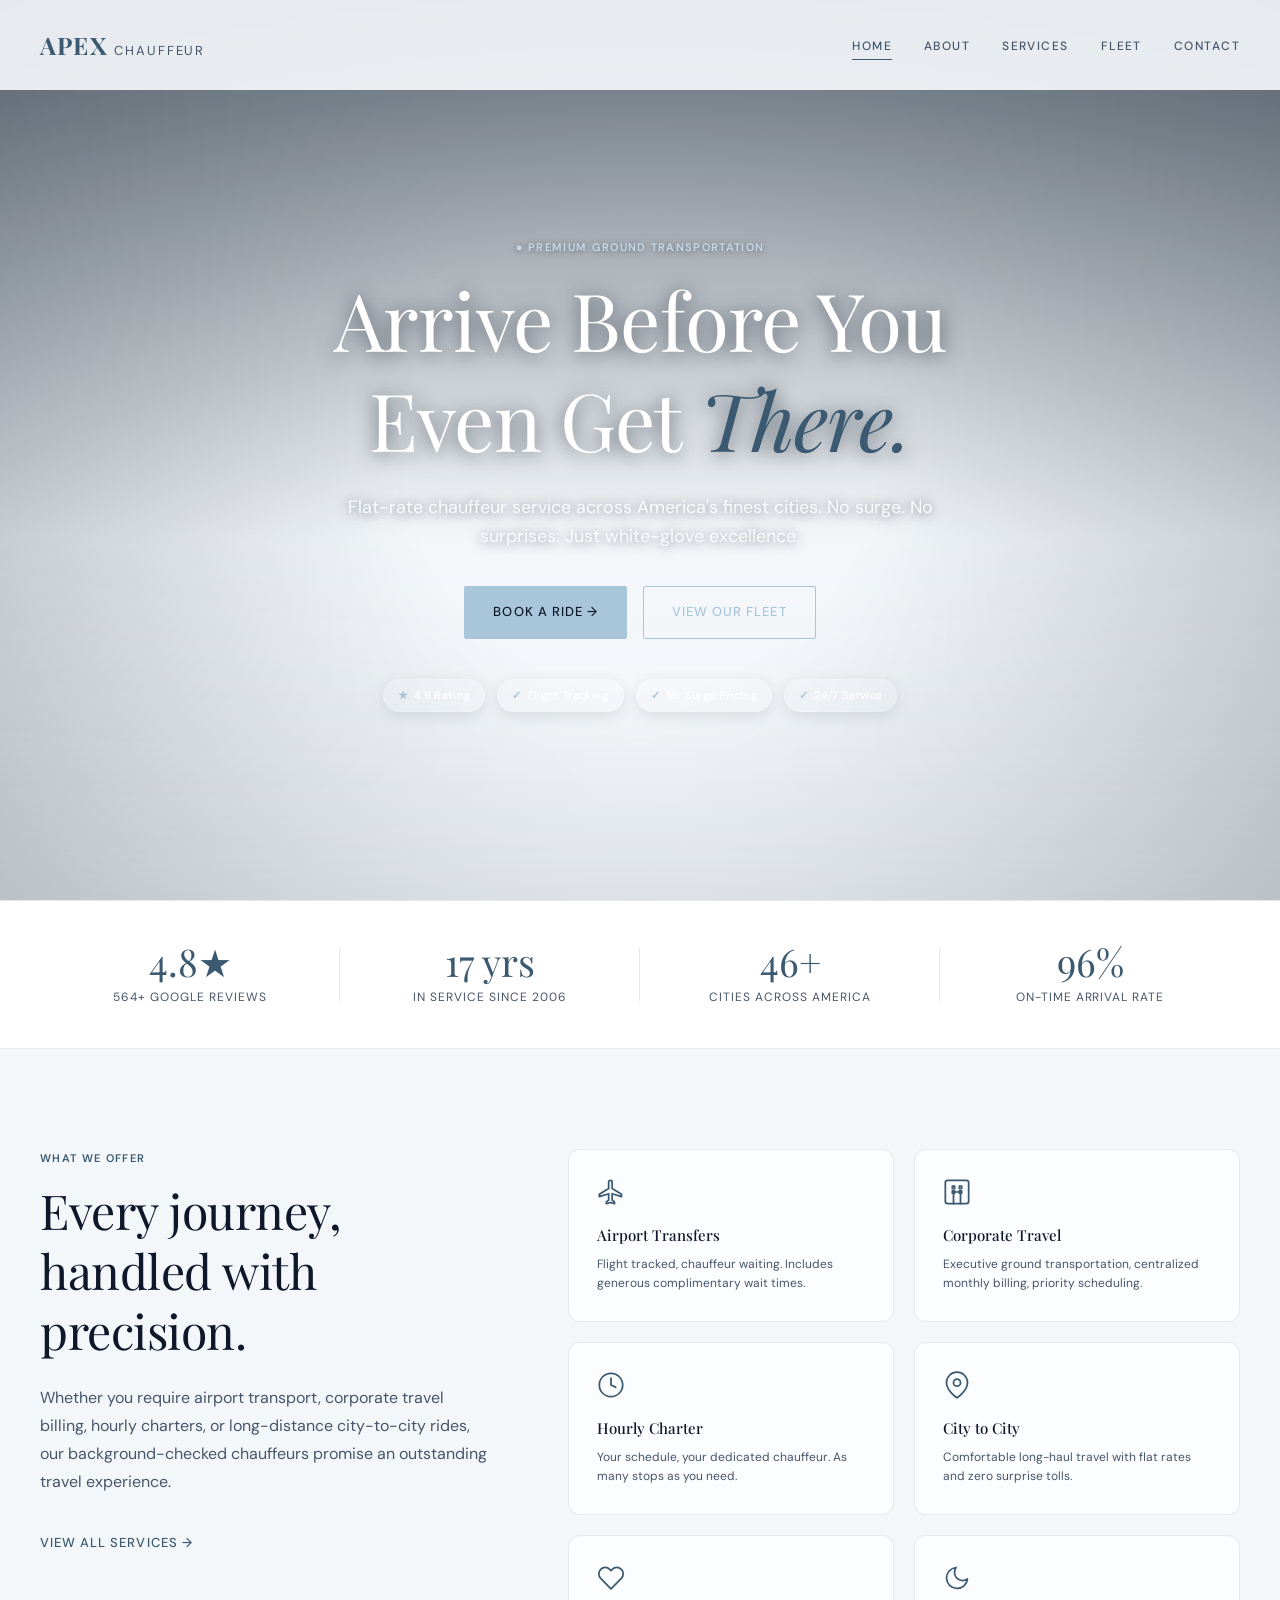
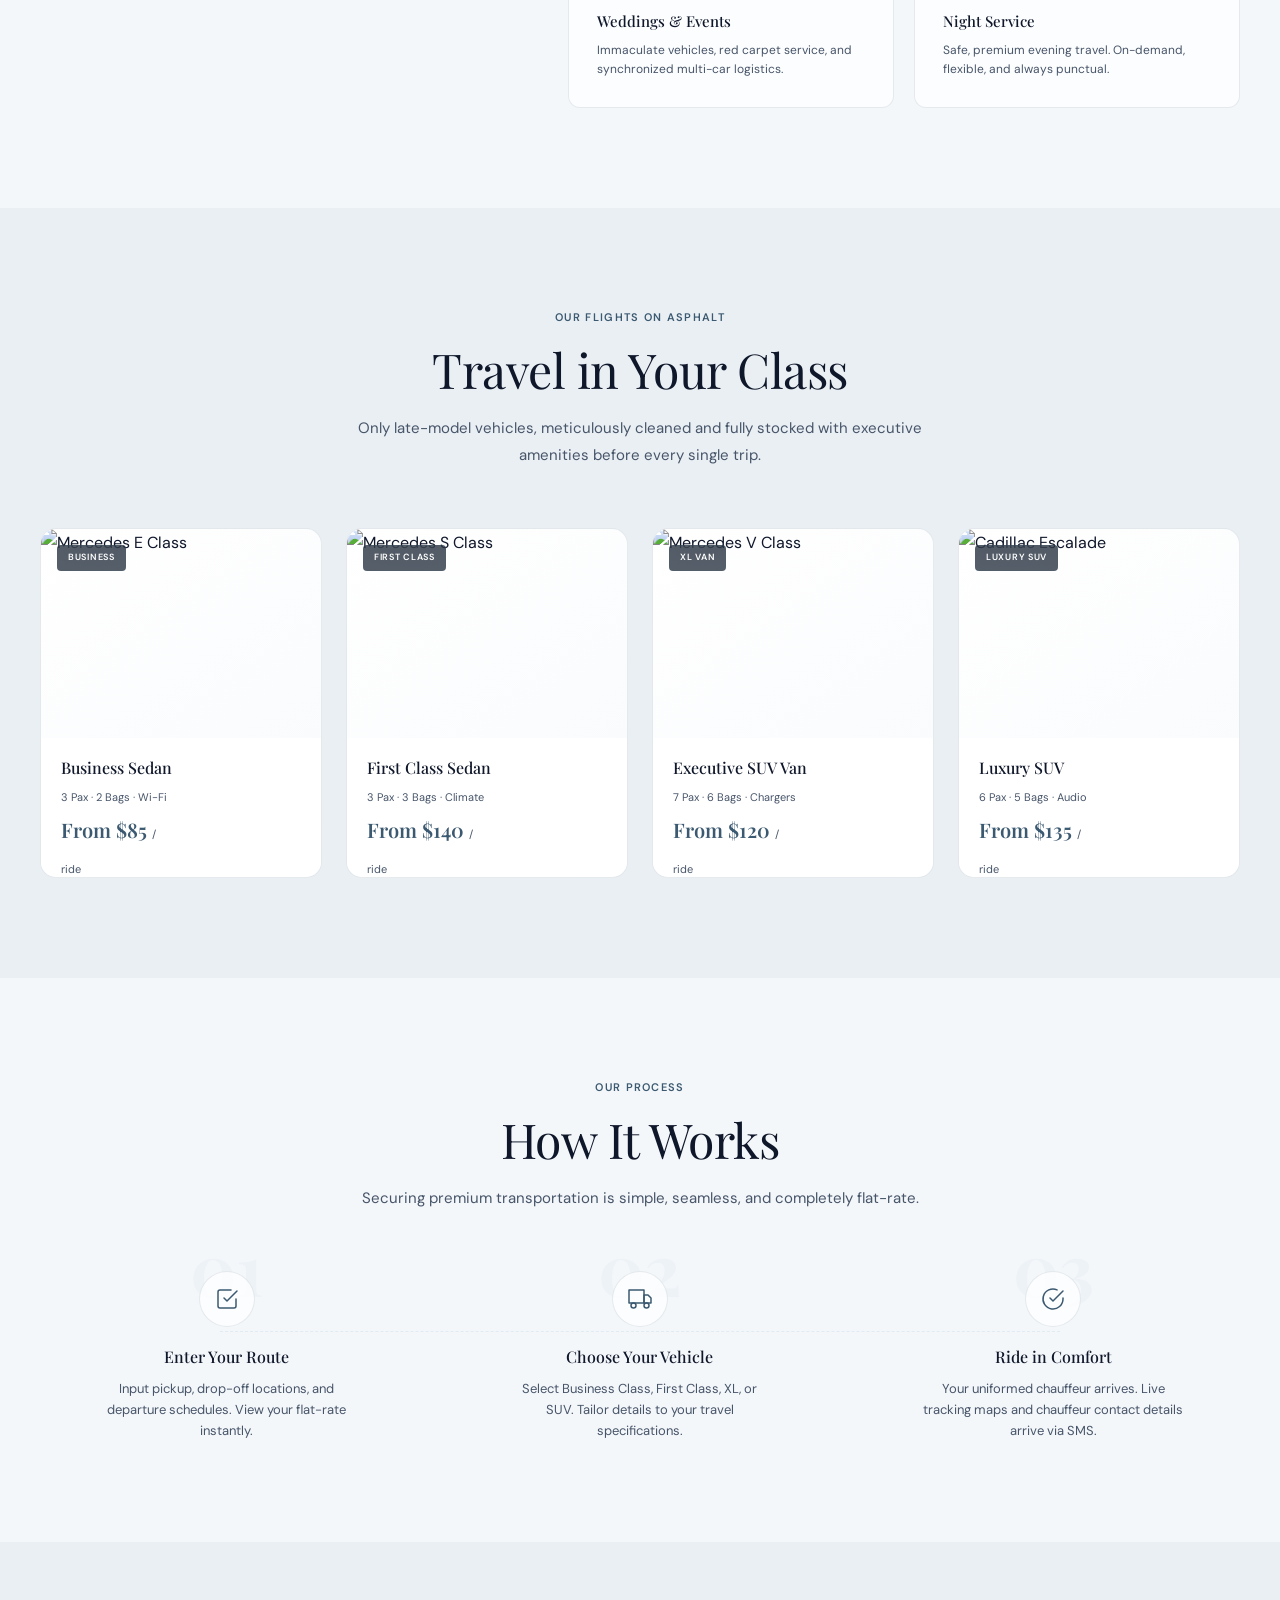
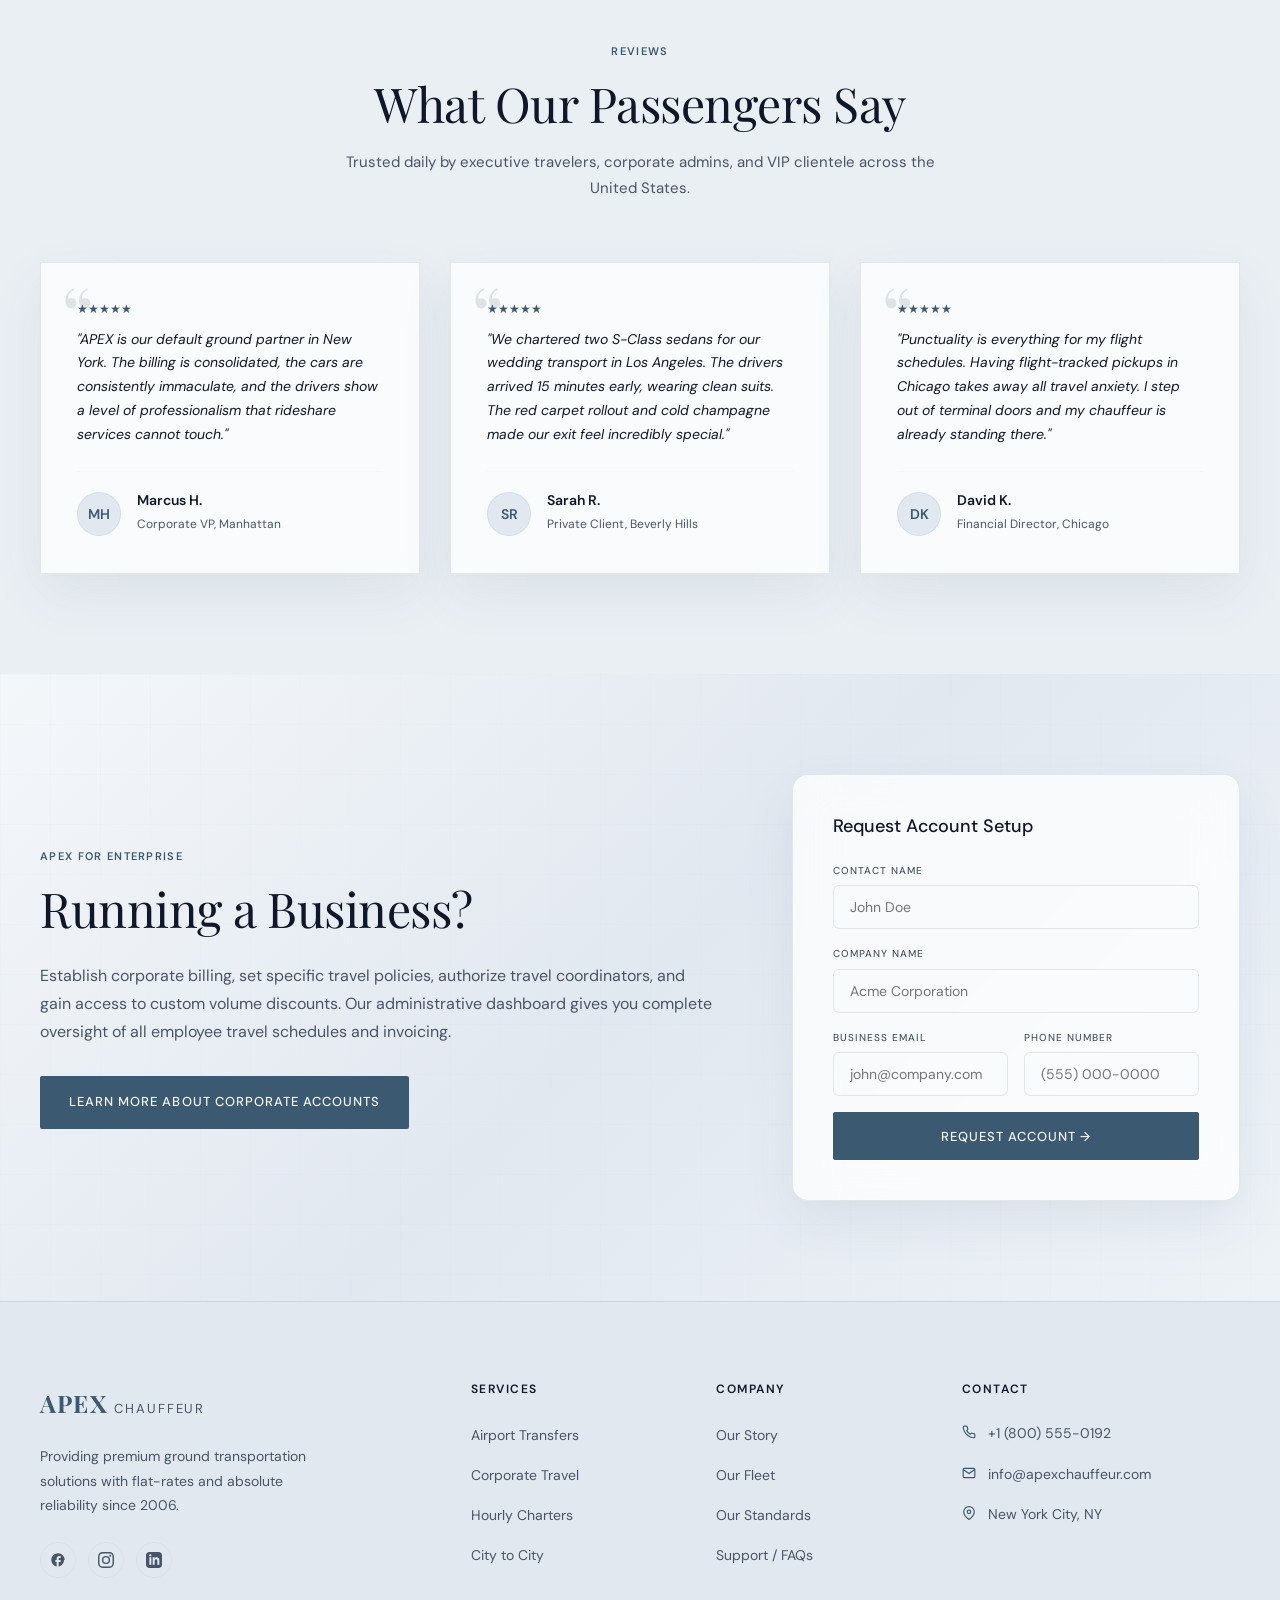
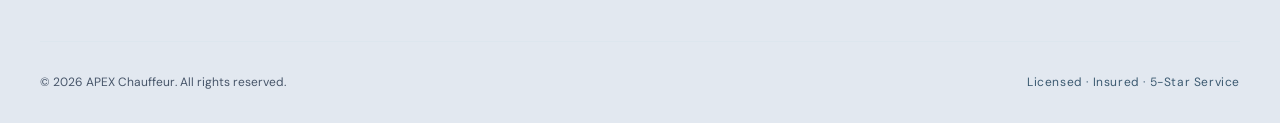
==== index.html @ 170c324c "first commit" ====
<!DOCTYPE html>
<html lang="en">
<head>
  <meta charset="UTF-8">
  <meta name="viewport" content="width=device-width, initial-scale=1.0, viewport-fit=cover, minimum-scale=1.0, user-scalable=yes">
  <meta name="apple-mobile-web-app-capable" content="yes">
  <meta name="apple-mobile-web-app-status-bar-style" content="black-translucent">
  <meta name="apple-mobile-web-app-title" content="APEX Chauffeur">
  <meta name="theme-color" content="#0F172A">
  <meta name="description" content="APEX Chauffeur provides flat-rate luxury chauffeur services across America's finest cities. No surge. No surprises. Safe, white-glove executive transport.">
  <meta property="og:title" content="Apex Chauffeur | Premium Ground Transportation USA">
  <meta property="og:description" content="Flat-rate chauffeur service across America's finest cities. No surge. No surprises. Just white-glove excellence.">
  <meta property="og:image" content="https://images.unsplash.com/photo-1492144534655-ae79c964c9d7?auto=format&fit=crop&w=1600&q=90">
  <meta property="og:type" content="website">
  <meta name="format-detection" content="telephone=no">
  <meta name="format-detection" content="email=no">
  
  <title>Apex Chauffeur | Premium Ground Transportation USA</title>
  
  <!-- Preconnect to Fonts -->
  <link rel="preconnect" href="https://fonts.googleapis.com">
  <link rel="preconnect" href="https://fonts.gstatic.com" crossorigin>
  
  <!-- Central Stylesheet -->
  <link rel="stylesheet" href="css/style.css">
  
  <!-- Canonical URL -->
  <link rel="canonical" href="index.html">
</head>
<body>

  <!-- ==========================================
       GLOBAL NAVIGATION
       ========================================== -->
  <header class="navbar" id="mainNavbar">
    <div class="container">
      <a href="index.html" class="logo">APEX<span>Chauffeur</span></a>
      <nav class="nav-menu">
        <ul class="nav-links">
          <li><a href="index.html" class="active">Home</a></li>
          <li><a href="about.html">About</a></li>
          <li><a href="services.html">Services</a></li>
          <li><a href="fleet.html">Fleet</a></li>
          <li><a href="contact.html">Contact</a></li>
        </ul>
      </nav>
      <button class="menu-toggle" aria-label="Toggle Menu" id="hamburgerMenu">
        <span></span>
        <span></span>
        <span></span>
      </button>
    </div>
  </header>

  <!-- Mobile Overlay Navigation -->
  <div class="mobile-menu-overlay" id="mobileOverlay">
    <ul class="mobile-nav-links">
      <li><a href="index.html" class="active">Home</a></li>
      <li><a href="about.html">About</a></li>
      <li><a href="services.html">Services</a></li>
      <li><a href="fleet.html">Fleet</a></li>
      <li><a href="contact.html">Contact</a></li>
    </ul>
    <div class="mobile-cta">
      <a href="contact.html" class="btn btn-primary">Book A Ride</a>
    </div>
  </div>

  <main>
    <!-- ==========================================
         SECTION 1.1: HERO SECTION
         ========================================== -->
    <section class="hero-section" style="--hero-bg: url('https://images.unsplash.com/photo-1492144534655-ae79c964c9d7?auto=format&fit=crop&w=1600&q=90');">
      <div class="hero-overlay"></div>
      <div class="container hero-container" style="justify-content: center; text-align: center; width: 100%;">
        <!-- Centered Content -->
        <div class="hero-content" style="width: 100%; max-width: 800px; display: flex; flex-direction: column; align-items: center; margin: 0 auto;">
          <span class="eyebrow">● PREMIUM GROUND TRANSPORTATION</span>
          <h1>Arrive Before You<br>Even Get <span class="italic-accent">There.</span></h1>
          <p style="margin: 0 auto 36px; max-width: 600px;">Flat-rate chauffeur service across America's finest cities. No surge. No surprises. Just white-glove excellence.</p>
          <div class="hero-buttons" style="justify-content: center;">
            <a href="contact.html" class="btn btn-primary">Book a Ride →</a>
            <a href="fleet.html" class="btn btn-secondary">View Our Fleet</a>
          </div>
          <div class="hero-trust-strip" style="justify-content: center;">
            <div class="trust-badge"><span>★</span> 4.9 Rating</div>
            <div class="trust-badge"><span>✓</span> Flight Tracking</div>
            <div class="trust-badge"><span>✓</span> No Surge Pricing</div>
            <div class="trust-badge"><span>✓</span> 24/7 Service</div>
          </div>
        </div>
      </div>
    </section>

    <!-- ==========================================
         SECTION 1.2: STATS BAR
         ========================================== -->
    <section class="stats-bar">
      <div class="container">
        <div class="stats-grid stagger-container">
          <div class="stat-item">
            <div class="stat-number" data-target="4.9★">0.0★</div>
            <div class="stat-label">564+ Google Reviews</div>
          </div>
          <div class="stat-item">
            <div class="stat-number" data-target="18 yrs">0 yrs</div>
            <div class="stat-label">In Service Since 2006</div>
          </div>
          <div class="stat-item">
            <div class="stat-number" data-target="47+">0+</div>
            <div class="stat-label">Cities Across America</div>
          </div>
          <div class="stat-item">
            <div class="stat-number" data-target="98%">0%</div>
            <div class="stat-label">On-Time Arrival Rate</div>
          </div>
        </div>
      </div>
    </section>

    <!-- ==========================================
         SECTION 1.3: SERVICES PREVIEW
         ========================================== -->
    <section class="services-preview-section section-padding">
      <div class="container grid-split">
        <div class="services-left reveal">
          <span class="eyebrow">WHAT WE OFFER</span>
          <h2>Every journey, handled with precision.</h2>
          <p>Whether you require airport transport, corporate travel billing, hourly charters, or long-distance city-to-city rides, our background-checked chauffeurs promise an outstanding travel experience.</p>
          <a href="services.html" class="animated-link">View All Services →</a>
        </div>
        
        <div class="services-right stagger-container">
          <!-- Card 1 -->
          <div class="service-card">
            <div class="service-icon-wrapper">
              <!-- Airplane Icon -->
              <svg width="28" height="28" viewBox="0 0 24 24" fill="none" stroke="currentColor" stroke-width="1.5" stroke-linecap="round" stroke-linejoin="round">
                <path d="M21 16V14L13 9V3.5C13 2.67 12.33 2 11.5 2C10.67 2 10 2.67 10 3.5V9L2 14V16L10 13.5V19L8 20.5V22L11.5 21L15 22V20.5L13 19V13.5L21 16Z"/>
              </svg>
            </div>
            <h3>Airport Transfers</h3>
            <p>Flight tracked, chauffeur waiting. Includes generous complimentary wait times.</p>
          </div>
          <!-- Card 2 -->
          <div class="service-card">
            <div class="service-icon-wrapper">
              <!-- Corporate/Building Icon -->
              <svg width="28" height="28" viewBox="0 0 24 24" fill="none" stroke="currentColor" stroke-width="1.5" stroke-linecap="round" stroke-linejoin="round">
                <rect x="2" y="2" width="20" height="20" rx="2" ry="2"/>
                <path d="M9 22V12h6v10"/>
                <path d="M8 7h2v2H8zm6 0h2v2h-2zm-6 4h2v2H8zm6 0h2v2h-2z"/>
              </svg>
            </div>
            <h3>Corporate Travel</h3>
            <p>Executive ground transportation, centralized monthly billing, priority scheduling.</p>
          </div>
          <!-- Card 3 -->
          <div class="service-card">
            <div class="service-icon-wrapper">
              <!-- Clock Icon -->
              <svg width="28" height="28" viewBox="0 0 24 24" fill="none" stroke="currentColor" stroke-width="1.5" stroke-linecap="round" stroke-linejoin="round">
                <circle cx="12" cy="12" r="10"/>
                <polyline points="12 6 12 12 16 14"/>
              </svg>
            </div>
            <h3>Hourly Charter</h3>
            <p>Your schedule, your dedicated chauffeur. As many stops as you need.</p>
          </div>
          <!-- Card 4 -->
          <div class="service-card">
            <div class="service-icon-wrapper">
              <!-- Map Pin Icon -->
              <svg width="28" height="28" viewBox="0 0 24 24" fill="none" stroke="currentColor" stroke-width="1.5" stroke-linecap="round" stroke-linejoin="round">
                <path d="M21 10c0 7-9 13-9 13s-9-6-9-13a9 9 0 0 1 18 0z"/>
                <circle cx="12" cy="10" r="3"/>
              </svg>
            </div>
            <h3>City to City</h3>
            <p>Comfortable long-haul travel with flat rates and zero surprise tolls.</p>
          </div>
          <!-- Card 5 -->
          <div class="service-card">
            <div class="service-icon-wrapper">
              <!-- Heart/Event Icon -->
              <svg width="28" height="28" viewBox="0 0 24 24" fill="none" stroke="currentColor" stroke-width="1.5" stroke-linecap="round" stroke-linejoin="round">
                <path d="M20.84 4.61a5.5 5.5 0 0 0-7.78 0L12 5.67l-1.06-1.06a5.5 5.5 0 0 0-7.78 7.78l1.06 1.06L12 21.23l7.78-7.78 1.06-1.06a5.5 5.5 0 0 0 0-7.78z"/>
              </svg>
            </div>
            <h3>Weddings & Events</h3>
            <p>Immaculate vehicles, red carpet service, and synchronized multi-car logistics.</p>
          </div>
          <!-- Card 6 -->
          <div class="service-card">
            <div class="service-icon-wrapper">
              <!-- Moon Icon -->
              <svg width="28" height="28" viewBox="0 0 24 24" fill="none" stroke="currentColor" stroke-width="1.5" stroke-linecap="round" stroke-linejoin="round">
                <path d="M21 12.79A9 9 0 1 1 11.21 3 7 7 0 0 0 21 12.79z"/>
              </svg>
            </div>
            <h3>Night Service</h3>
            <p>Safe, premium evening travel. On-demand, flexible, and always punctual.</p>
          </div>
        </div>
      </div>
    </section>

    <!-- ==========================================
         SECTION 1.4: FLEET TEASER
         ========================================== -->
    <section class="fleet-teaser-section section-padding">
      <div class="container">
        <div class="section-header-center text-center reveal">
          <span class="eyebrow">OUR FLIGHTS ON ASPHALT</span>
          <h2>Travel in Your Class</h2>
          <p>Only late-model vehicles, meticulously cleaned and fully stocked with executive amenities before every single trip.</p>
        </div>
        
        <div class="fleet-teaser-grid stagger-container">
          <!-- Card 1: Business -->
          <div class="fleet-card">
            <div class="fleet-card-img">
              <span class="vehicle-badge">Business</span>
              <img src="https://images.unsplash.com/photo-1617531653332-bd46c24f2068?auto=format&fit=crop&w=600&q=90" alt="Mercedes E Class" loading="lazy">
            </div>
            <div class="fleet-card-info">
              <div>
                <h3>Business Sedan</h3>
                <span class="fleet-card-specs">3 Pax · 2 Bags · Wi-Fi</span>
              </div>
              <div class="fleet-card-bottom">
                <div class="fleet-card-price">From $85 <span>/ ride</span></div>
                <a href="contact.html" class="btn btn-secondary btn-ghost fleet-card-btn">Book Now</a>
              </div>
            </div>
          </div>
          
          <!-- Card 2: First Class -->
          <div class="fleet-card">
            <div class="fleet-card-img">
              <span class="vehicle-badge">First Class</span>
              <img src="https://images.unsplash.com/photo-1618843479313-40f8afb4b4d8?auto=format&fit=crop&w=600&q=90" alt="Mercedes S Class" loading="lazy">
            </div>
            <div class="fleet-card-info">
              <div>
                <h3>First Class Sedan</h3>
                <span class="fleet-card-specs">3 Pax · 3 Bags · Climate</span>
              </div>
              <div class="fleet-card-bottom">
                <div class="fleet-card-price">From $140 <span>/ ride</span></div>
                <a href="contact.html" class="btn btn-secondary btn-ghost fleet-card-btn">Book Now</a>
              </div>
            </div>
          </div>

          <!-- Card 3: XL Van -->
          <div class="fleet-card">
            <div class="fleet-card-img">
              <span class="vehicle-badge">XL Van</span>
              <img src="https://images.unsplash.com/photo-1559416523-140ddc3d238c?auto=format&fit=crop&w=600&q=90" alt="Mercedes V Class" loading="lazy">
            </div>
            <div class="fleet-card-info">
              <div>
                <h3>Executive SUV Van</h3>
                <span class="fleet-card-specs">7 Pax · 6 Bags · Chargers</span>
              </div>
              <div class="fleet-card-bottom">
                <div class="fleet-card-price">From $120 <span>/ ride</span></div>
                <a href="contact.html" class="btn btn-secondary btn-ghost fleet-card-btn">Book Now</a>
              </div>
            </div>
          </div>

          <!-- Card 4: SUV -->
          <div class="fleet-card">
            <div class="fleet-card-img">
              <span class="vehicle-badge">Luxury SUV</span>
              <img src="https://images.unsplash.com/photo-1563720223185-11003d516935?auto=format&fit=crop&w=600&q=90" alt="Cadillac Escalade" loading="lazy">
            </div>
            <div class="fleet-card-info">
              <div>
                <h3>Luxury SUV</h3>
                <span class="fleet-card-specs">6 Pax · 5 Bags · Audio</span>
              </div>
              <div class="fleet-card-bottom">
                <div class="fleet-card-price">From $135 <span>/ ride</span></div>
                <a href="contact.html" class="btn btn-secondary btn-ghost fleet-card-btn">Book Now</a>
              </div>
            </div>
          </div>
        </div>
      </div>
    </section>

    <!-- ==========================================
         SECTION 1.5: HOW IT WORKS
         ========================================== -->
    <section class="how-it-works-section section-padding">
      <div class="container">
        <div class="section-header-center text-center reveal">
          <span class="eyebrow">OUR PROCESS</span>
          <h2>How It Works</h2>
          <p>Securing premium transportation is simple, seamless, and completely flat-rate.</p>
        </div>
        
        <div class="steps-container stagger-container">
          <!-- Step 1 -->
          <div class="step-card">
            <span class="step-ghost-number">01</span>
            <div class="step-icon-circle">
              <!-- Route Icon -->
              <svg width="24" height="24" viewBox="0 0 24 24" fill="none" stroke="currentColor" stroke-width="1.5" stroke-linecap="round" stroke-linejoin="round">
                <polyline points="9 11 12 14 22 4"/>
                <path d="M21 12v7a2 2 0 0 1-2 2H5a2 2 0 0 1-2-2V5a2 2 0 0 1 2-2h11"/>
              </svg>
            </div>
            <h3>Enter Your Route</h3>
            <p>Input pickup, drop-off locations, and departure schedules. View your flat-rate instantly.</p>
          </div>
          
          <!-- Step 2 -->
          <div class="step-card">
            <span class="step-ghost-number">02</span>
            <div class="step-icon-circle">
              <!-- Car Icon -->
              <svg width="24" height="24" viewBox="0 0 24 24" fill="none" stroke="currentColor" stroke-width="1.5" stroke-linecap="round" stroke-linejoin="round">
                <rect x="1" y="3" width="15" height="13"/>
                <polygon points="16 8 20 8 23 11 23 16 16 16 16 8"/>
                <circle cx="5.5" cy="18.5" r="2.5"/>
                <circle cx="18.5" cy="18.5" r="2.5"/>
              </svg>
            </div>
            <h3>Choose Your Vehicle</h3>
            <p>Select Business Class, First Class, XL, or SUV. Tailor details to your travel specifications.</p>
          </div>
          
          <!-- Step 3 -->
          <div class="step-card">
            <span class="step-ghost-number">03</span>
            <div class="step-icon-circle">
              <!-- Checkmark Circle Icon -->
              <svg width="24" height="24" viewBox="0 0 24 24" fill="none" stroke="currentColor" stroke-width="1.5" stroke-linecap="round" stroke-linejoin="round">
                <path d="M22 11.08V12a10 10 0 1 1-5.93-9.14"/>
                <polyline points="22 4 12 14.01 9 11.01"/>
              </svg>
            </div>
            <h3>Ride in Comfort</h3>
            <p>Your uniformed chauffeur arrives. Live tracking maps and chauffeur contact details arrive via SMS.</p>
          </div>
        </div>
      </div>
    </section>

    <!-- ==========================================
         SECTION 1.6: TESTIMONIALS
         ========================================== -->
    <section class="testimonials-section section-padding">
      <div class="container">
        <div class="section-header-center text-center reveal">
          <span class="eyebrow">REVIEWS</span>
          <h2>What Our Passengers Say</h2>
          <p>Trusted daily by executive travelers, corporate admins, and VIP clientele across the United States.</p>
        </div>
        
        <div class="testimonials-grid stagger-container">
          <!-- Testimonial 1 -->
          <div class="testimonial-card glass-panel">
            <span class="quote-mark">“</span>
            <div class="stars-rating">★★★★★</div>
            <p class="testimonial-text">"APEX is our default ground partner in New York. The billing is consolidated, the cars are consistently immaculate, and the drivers show a level of professionalism that rideshare services cannot touch."</p>
            <div class="testimonial-footer">
              <div class="testimonial-avatar flex-center">MH</div>
              <div class="testimonial-author">
                <h4>Marcus H.</h4>
                <span>Corporate VP, Manhattan</span>
              </div>
            </div>
          </div>
          
          <!-- Testimonial 2 -->
          <div class="testimonial-card glass-panel">
            <span class="quote-mark">“</span>
            <div class="stars-rating">★★★★★</div>
            <p class="testimonial-text">"We chartered two S-Class sedans for our wedding transport in Los Angeles. The drivers arrived 15 minutes early, wearing clean suits. The red carpet rollout and cold champagne made our exit feel incredibly special."</p>
            <div class="testimonial-footer">
              <div class="testimonial-avatar flex-center">SR</div>
              <div class="testimonial-author">
                <h4>Sarah R.</h4>
                <span>Private Client, Beverly Hills</span>
              </div>
            </div>
          </div>

          <!-- Testimonial 3 -->
          <div class="testimonial-card glass-panel">
            <span class="quote-mark">“</span>
            <div class="stars-rating">★★★★★</div>
            <p class="testimonial-text">"Punctuality is everything for my flight schedules. Having flight-tracked pickups in Chicago takes away all travel anxiety. I step out of terminal doors and my chauffeur is already standing there."</p>
            <div class="testimonial-footer">
              <div class="testimonial-avatar flex-center">DK</div>
              <div class="testimonial-author">
                <h4>David K.</h4>
                <span>Financial Director, Chicago</span>
              </div>
            </div>
          </div>
        </div>
      </div>
    </section>

    <!-- ==========================================
         SECTION 1.7: CORPORATE CTA BANNER
         ========================================== -->
    <section class="corporate-cta-section section-padding">
      <div class="grid-lines-bg"></div>
      <div class="container corporate-grid">
        <div class="corporate-text reveal">
          <span class="eyebrow">APEX FOR ENTERPRISE</span>
          <h2>Running a Business?</h2>
          <p>Establish corporate billing, set specific travel policies, authorize travel coordinators, and gain access to custom volume discounts. Our administrative dashboard gives you complete oversight of all employee travel schedules and invoicing.</p>
          <a href="contact.html" class="btn btn-primary">Learn More About Corporate Accounts</a>
        </div>
        
        <div class="corporate-card-wrapper reveal">
          <div class="corporate-form-card glass-panel">
            <h3>Request Account Setup</h3>
            <form class="booking-form" id="corporateForm" action="#" method="POST">
              <div class="form-group">
                <label for="corpName" class="form-label">Contact Name</label>
                <input type="text" id="corpName" class="form-control" placeholder="John Doe" required>
              </div>
              <div class="form-group">
                <label for="companyName" class="form-label">Company Name</label>
                <input type="text" id="companyName" class="form-control" placeholder="Acme Corporation" required>
              </div>
              <div class="form-row-2">
                <div class="form-group">
                  <label for="corpEmail" class="form-label">Business Email</label>
                  <input type="email" id="corpEmail" class="form-control" placeholder="john@company.com" required>
                </div>
                <div class="form-group">
                  <label for="corpPhone" class="form-label">Phone Number</label>
                  <input type="tel" id="corpPhone" class="form-control" placeholder="(555) 000-0000" required>
                </div>
              </div>
              <button type="submit" class="btn btn-primary btn-full">Request Account →</button>
            </form>
          </div>
        </div>
      </div>
    </section>
  </main>

  <!-- ==========================================
       GLOBAL FOOTER
       ========================================== -->
  <footer class="footer">
    <div class="container">
      <div class="footer-grid">
        <div class="footer-brand">
          <a href="index.html" class="logo">APEX<span>Chauffeur</span></a>
          <p>Providing premium ground transportation solutions with flat-rates and absolute reliability since 2006.</p>
          <div class="footer-socials">
            <a href="#" class="social-icon" aria-label="Facebook">
              <svg width="16" height="16" fill="currentColor" viewBox="0 0 24 24">
                <path d="M22 12c0-5.52-4.48-10-10-10S2 6.48 2 12c0 4.84 3.44 8.87 8 9.8V15H8v-3h2V9.5C10 7.57 11.57 6 13.5 6H16v3h-2c-.55 0-1 .45-1 1V12h3v3h-3v6.8c4.56-.93 8-4.96 8-9.8z"/>
              </svg>
            </a>
            <a href="#" class="social-icon" aria-label="Instagram">
              <svg width="16" height="16" fill="currentColor" viewBox="0 0 24 24">
                <path d="M12 2.163c3.204 0 3.584.012 4.85.07 3.252.148 4.771 1.691 4.919 4.919.058 1.265.069 1.645.069 4.849 0 3.205-.012 3.584-.069 4.849-.149 3.225-1.664 4.771-4.919 4.919-1.266.058-1.644.07-4.85.07-3.204 0-3.584-.012-4.849-.07-3.26-.149-4.771-1.699-4.919-4.92-.058-1.265-.07-1.644-.07-4.849 0-3.204.013-3.583.07-4.849.149-3.227 1.664-4.771 4.919-4.919 1.266-.057 1.645-.069 4.849-.069zM12 0C8.741 0 8.333.014 7.053.072 2.695.272.273 2.69.073 7.051.014 8.333 0 8.741 0 12c0 3.259.014 3.668.072 4.948.2 4.358 2.618 6.78 6.98 6.98 1.281.058 1.689.072 4.948.072 3.259 0 3.668-.014 4.948-.072 4.354-.2 6.782-2.618 6.979-6.98.059-1.28.073-1.689.073-4.948 0-3.259-.014-3.667-.072-4.947-.196-4.354-2.617-6.78-6.979-6.98C15.668.014 15.259 0 12 0zm0 5.838a6.162 6.162 0 1 0 0 12.324 6.162 6.162 0 0 0 0-12.324zM12 16a4 4 0 1 1 0-8 4 4 0 0 1 0 8zm6.406-11.845a1.44 1.44 0 1 0 0 2.881 1.44 1.44 0 0 0 0-2.881z"/>
              </svg>
            </a>
            <a href="#" class="social-icon" aria-label="LinkedIn">
              <svg width="16" height="16" fill="currentColor" viewBox="0 0 24 24">
                <path d="M19 0h-14c-2.761 0-5 2.239-5 5v14c0 2.761 2.239 5 5 5h14c2.762 0 5-2.239 5-5v-14c0-2.761-2.238-5-5-5zm-11 19h-3v-11h3v11zm-1.5-12.268c-.966 0-1.75-.79-1.75-1.764s.784-1.764 1.75-1.764 1.75.79 1.75 1.764-.783 1.764-1.75 1.764zm13.5 12.268h-3v-5.604c0-3.368-4-3.113-4 0v5.604h-3v-11h3v1.765c1.396-2.586 7-2.777 7 2.476v6.759z"/>
              </svg>
            </a>
          </div>
        </div>
        
        <div>
          <h4 class="footer-title">Services</h4>
          <ul class="footer-links">
            <li><a href="services.html">Airport Transfers</a></li>
            <li><a href="services.html">Corporate Travel</a></li>
            <li><a href="services.html">Hourly Charters</a></li>
            <li><a href="services.html">City to City</a></li>
          </ul>
        </div>
        
        <div>
          <h4 class="footer-title">Company</h4>
          <ul class="footer-links">
            <li><a href="about.html">Our Story</a></li>
            <li><a href="fleet.html">Our Fleet</a></li>
            <li><a href="about.html">Our Standards</a></li>
            <li><a href="contact.html">Support / FAQs</a></li>
          </ul>
        </div>

        <div>
          <h4 class="footer-title">Contact</h4>
          <ul class="footer-info">
            <li>
              <!-- Phone Icon -->
              <svg width="14" height="14" viewBox="0 0 24 24" fill="none" stroke="currentColor" stroke-width="2">
                <path d="M22 16.92v3a2 2 0 0 1-2.18 2 19.79 19.79 0 0 1-8.63-3.07 19.5 19.5 0 0 1-6-6 19.79 19.79 0 0 1-3.07-8.67A2 2 0 0 1 4.11 2h3a2 2 0 0 1 2 1.72 12.84 12.84 0 0 0 .7 2.81 2 2 0 0 1-.45 2.11L8.09 9.91a16 16 0 0 0 6 6l1.27-1.27a2 2 0 0 1 2.11-.45 12.84 12.84 0 0 0 2.81.7A2 2 0 0 1 22 16.92z"/>
              </svg>
              +1 (800) 555-0192
            </li>
            <li>
              <!-- Mail Icon -->
              <svg width="14" height="14" viewBox="0 0 24 24" fill="none" stroke="currentColor" stroke-width="2">
                <path d="M4 4h16c1.1 0 2 .9 2 2v12c0 1.1-.9 2-2 2H4c-1.1 0-2-.9-2-2V6c0-1.1.9-2 2-2z"/>
                <polyline points="22,6 12,13 2,6"/>
              </svg>
              info@apexchauffeur.com
            </li>
            <li>
              <!-- Location Icon -->
              <svg width="14" height="14" viewBox="0 0 24 24" fill="none" stroke="currentColor" stroke-width="2">
                <path d="M21 10c0 7-9 13-9 13s-9-6-9-13a9 9 0 0 1 18 0z"/>
                <circle cx="12" cy="10" r="3"/>
              </svg>
              New York City, NY
            </li>
          </ul>
        </div>
      </div>
      
      <div class="footer-bottom">
        <div>&copy; 2026 APEX Chauffeur. All rights reserved.</div>
        <div class="footer-badges">Licensed &middot; Insured &middot; 5-Star Service</div>
      </div>
    </div>
  </footer>

  <!-- Central Script -->
  <script src="js/main.js"></script>
  
  <script>
    // Handle mock corporate account form submission
    const corpForm = document.getElementById('corporateForm');
    if (corpForm) {
      corpForm.addEventListener('submit', (e) => {
        e.preventDefault();
        const contactName = document.getElementById('corpName').value.trim();
        const companyName = document.getElementById('companyName').value.trim();
        alert(`Request Received!\n\nThank you, ${contactName}.\nOur corporate relations team will contact you at your business email to set up the corporate account for ${companyName} shortly.`);
        corpForm.reset();
      });
    }
  </script>
</body>
</html>
---- css/style.css ----
@import url('https://fonts.googleapis.com/css2?family=DM+Sans:ital,opsz,wght@0,9..40,100..1000;1,9..40,100..1000&family=Playfair+Display:ital,wght@0,400..900;1,400..900&display=swap');

/* ==========================================
   DESIGN TOKENS & ROOT VARIABLES
   ========================================== */
:root {
  /* Light Soft Color System */
  --navy-deep:     #F4F7FA;   /* Soft, cool off-white background */
  --navy-mid:      #FFFFFF;   /* Pure white for cards, panels */
  --navy-light:    #E2E8F0;   /* Light borders, dividers */
  --ice-blue:      #3B5970;   /* Primary accent — rich steel blue */
  --silver-mist:   #6C8EBF;   /* Secondary accent — soft muted blue */
  --white-pure:    #0F172A;   /* Primary dark text (slate-900) */
  --white-muted:   #475569;   /* Body text, subtitles (slate-600) */
  --glass-bg:      rgba(255, 255, 255, 0.75); /* Light glassmorphism */
  --glass-border:  rgba(59, 89, 112, 0.12);   /* Light glass borders */
  
  /* Gradients */
  --gradient-hero: linear-gradient(135deg, #F4F7FA 0%, #E2E8F0 50%, #EDF2F7 100%);
  --gradient-card: linear-gradient(145deg, #FFFFFF 0%, #F8FAFC 100%);
  --gradient-accent: linear-gradient(90deg, var(--ice-blue), var(--silver-mist));
  
  /* Shadows */
  --shadow-3d:     0 20px 50px rgba(59, 89, 112, 0.08), 0 4px 15px rgba(0, 0, 0, 0.02);
  --shadow-hover:  0 30px 60px rgba(59, 89, 112, 0.16), 0 8px 30px rgba(59, 89, 112, 0.06);
  --shadow-text:   0 1px 3px rgba(255, 255, 255, 0.8);
  
  /* Fonts */
  --font-display:  'Playfair Display', serif;
  --font-body:     'DM Sans', sans-serif;
  
  /* Transitions */
  --transition-smooth: all 0.4s cubic-bezier(0.25, 0.8, 0.25, 1);
  --transition-fast: all 0.2s ease;
}

/* ==========================================
   BASE STYLES & RESET
   ========================================== */
*, *::before, *::after {
  box-sizing: border-box;
  margin: 0;
  padding: 0;
}

html {
  font-size: 16px;
  scroll-behavior: smooth;
  -webkit-font-smoothing: antialiased;
  background-color: var(--navy-deep);
  color: var(--white-pure);
  font-family: var(--font-body);
}

body {
  overflow-x: hidden;
  background-color: var(--navy-deep);
  line-height: 1.75;
}

/* Scrollbar styling */
::-webkit-scrollbar {
  width: 10px;
}
::-webkit-scrollbar-track {
  background: var(--navy-deep);
}
::-webkit-scrollbar-thumb {
  background: var(--navy-light);
  border-radius: 5px;
  border: 2px solid var(--navy-deep);
}
::-webkit-scrollbar-thumb:hover {
  background: var(--ice-blue);
}

/* Typography Scale */
h1, h2, h3, h4, h5, h6 {
  font-family: var(--font-display);
  font-weight: 400;
  line-height: 1.25;
  color: var(--white-pure);
}

h1 {
  font-size: clamp(32px, 8vw, 80px);
  letter-spacing: -0.01em;
}

h2 {
  font-size: clamp(24px, 5vw, 48px);
  letter-spacing: -0.01em;
}

h3 {
  font-size: clamp(16px, 3vw, 20px);
  font-weight: 500;
}

p {
  color: var(--white-muted);
  font-size: clamp(13px, 2.5vw, 15px);
  font-weight: 400;
}

a {
  color: inherit;
  text-decoration: none;
  transition: var(--transition-fast);
}

/* Eyebrows & Labels */
.eyebrow {
  font-size: clamp(9px, 2vw, 11px);
  font-weight: 600;
  letter-spacing: 0.12em;
  text-transform: uppercase;
  color: var(--ice-blue);
  display: block;
  margin-bottom: clamp(8px, 2vw, 12px);
}

/* ==========================================
   GLOBAL UTILITIES & BUTTONS
   ========================================== */
.container {
  max-width: 1280px;
  margin: 0 auto;
  padding: 0 clamp(16px, 5vw, 40px);
  width: 100%;
}

.section-padding {
  padding: clamp(60px, 12vw, 100px) 0;
}

.text-center {
  text-align: center;
}

.flex-center {
  display: flex;
  align-items: center;
  justify-content: center;
}

.italic-accent {
  font-style: italic;
  color: var(--ice-blue);
}

/* Buttons */
.btn {
  display: inline-flex;
  align-items: center;
  justify-content: center;
  padding: clamp(12px, 3vw, 14px) clamp(20px, 5vw, 28px);
  font-family: var(--font-body);
  font-size: clamp(11px, 2vw, 13px);
  font-weight: 500;
  letter-spacing: 0.08em;
  text-transform: uppercase;
  border-radius: 2px;
  cursor: pointer;
  transition: var(--transition-smooth);
  border: 1px solid transparent;
  gap: 8px;
  min-height: 48px;
  @media (max-width: 480px) {
    min-height: 44px;
  }
}

.btn-primary {
  background-color: var(--ice-blue);
  color: var(--navy-deep);
}

.btn-primary:hover {
  background-color: var(--white-pure);
  box-shadow: 0 5px 15px rgba(168, 197, 218, 0.4);
}

.btn-secondary {
  background-color: transparent;
  border-color: var(--ice-blue);
  color: var(--ice-blue);
}

.btn-secondary:hover {
  background-color: var(--ice-blue);
  color: var(--navy-deep);
  box-shadow: 0 5px 15px rgba(168, 197, 218, 0.3);
}

.btn-ghost {
  background-color: transparent;
  border-color: rgba(168, 197, 218, 0.3);
  color: var(--white-pure);
}

.btn-ghost:hover {
  border-color: var(--ice-blue);
  color: var(--ice-blue);
}

.btn-full {
  width: 100%;
}

/* Glassmorphism Panel */
.glass-panel {
  background: var(--glass-bg);
  backdrop-filter: blur(20px);
  -webkit-backdrop-filter: blur(20px);
  border: 1px solid var(--glass-border);
  box-shadow: var(--shadow-3d);
  transition: var(--transition-smooth);
}

.glass-panel:hover {
  box-shadow: var(--shadow-hover);
  border-color: rgba(168, 197, 218, 0.25);
}

/* Stretched link pattern for cards */
.stretched-link::after {
  position: absolute;
  top: 0;
  right: 0;
  bottom: 0;
  left: 0;
  z-index: 1;
  content: "";
}

/* ==========================================
   NAVBAR (STICKY & RESPONSIVE OVERLAY)
   ========================================== */
.navbar {
  position: fixed;
  top: 0;
  left: 0;
  width: 100%;
  z-index: 1000;
  background-color: rgba(244, 247, 250, 0.92);
  backdrop-filter: blur(20px);
  -webkit-backdrop-filter: blur(20px);
  height: 90px;
  display: flex;
  align-items: center;
  transition: var(--transition-smooth);
}

.navbar.scrolled {
  height: 75px;
  border-bottom: 1px solid rgba(168, 197, 218, 0.12);
}

.navbar .container {
  display: flex;
  align-items: center;
  justify-content: space-between;
}

.logo {
  font-family: var(--font-display);
  font-size: 24px;
  font-weight: 700;
  letter-spacing: 0.05em;
  color: var(--ice-blue);
  display: flex;
  align-items: baseline;
  gap: 6px;
}

.logo span {
  font-family: var(--font-body);
  font-size: 13px;
  text-transform: uppercase;
  letter-spacing: 0.15em;
  color: var(--white-muted);
  font-weight: 400;
}

.nav-links {
  display: flex;
  list-style: none;
  gap: clamp(16px, 4vw, 32px);
  align-items: center;
}

.nav-links a {
  font-family: var(--font-body);
  font-size: 12px;
  font-weight: 500;
  text-transform: uppercase;
  letter-spacing: 0.12em;
  color: var(--white-muted);
  position: relative;
  padding: 6px 0;
}

.nav-links a::after {
  content: '';
  position: absolute;
  bottom: 0;
  left: 0;
  width: 0;
  height: 1px;
  background-color: var(--ice-blue);
  transition: var(--transition-fast);
}

.nav-links a:hover,
.nav-links a.active {
  color: var(--ice-blue);
}

.nav-links a.active::after,
.nav-links a:hover::after {
  width: 100%;
}

.nav-cta {
  border: 1px solid var(--ice-blue);
  color: var(--ice-blue);
  padding: 10px 22px;
  border-radius: 2px;
  font-size: 11px;
  text-transform: uppercase;
  font-family: var(--font-body);
  font-weight: 500;
  letter-spacing: 0.1em;
  transition: var(--transition-smooth);
}

.nav-cta:hover {
  background-color: var(--ice-blue);
  color: var(--navy-deep);
  box-shadow: 0 4px 15px rgba(168, 197, 218, 0.3);
}

/* Mobile Menu Toggle button */
.menu-toggle {
  display: none;
  background: none;
  border: none;
  cursor: pointer;
  position: relative;
  z-index: 1001;
  width: 24px;
  height: 18px;
}

.menu-toggle span {
  display: block;
  width: 100%;
  height: 2px;
  background-color: var(--white-pure);
  position: absolute;
  transition: var(--transition-fast);
}

.menu-toggle span:nth-child(1) { top: 0; }
.menu-toggle span:nth-child(2) { top: 8px; }
.menu-toggle span:nth-child(3) { top: 16px; }

.menu-toggle.open span:nth-child(1) {
  transform: translateY(8px) rotate(45deg);
  background-color: var(--ice-blue);
}
.menu-toggle.open span:nth-child(2) {
  opacity: 0;
}
.menu-toggle.open span:nth-child(3) {
  transform: translateY(-8px) rotate(-45deg);
  background-color: var(--ice-blue);
}

/* Mobile Fullscreen Overlay */
.mobile-menu-overlay {
  position: fixed;
  top: 0;
  left: 0;
  width: 100vw;
  height: 100vh;
  background-color: var(--navy-deep);
  z-index: 999;
  display: flex;
  flex-direction: column;
  justify-content: center;
  align-items: center;
  transform: translateY(-100%);
  transition: transform 0.6s cubic-bezier(0.85, 0, 0.15, 1);
}

.mobile-menu-overlay.open {
  transform: translateY(0);
}

.mobile-nav-links {
  list-style: none;
  text-align: center;
  margin-bottom: 40px;
}

.mobile-nav-links li {
  margin: 24px 0;
  opacity: 0;
  transform: translateY(20px);
  transition: transform 0.5s ease, opacity 0.5s ease;
}

.mobile-menu-overlay.open .mobile-nav-links li {
  opacity: 1;
  transform: translateY(0);
}

/* Add stagger delay via classes dynamically or manually */
.mobile-menu-overlay.open .mobile-nav-links li:nth-child(1) { transition-delay: 0.1s; }
.mobile-menu-overlay.open .mobile-nav-links li:nth-child(2) { transition-delay: 0.2s; }
.mobile-menu-overlay.open .mobile-nav-links li:nth-child(3) { transition-delay: 0.3s; }
.mobile-menu-overlay.open .mobile-nav-links li:nth-child(4) { transition-delay: 0.4s; }
.mobile-menu-overlay.open .mobile-nav-links li:nth-child(5) { transition-delay: 0.5s; }

.mobile-nav-links a {
  font-family: var(--font-display);
  font-size: 28px;
  color: var(--white-pure);
  transition: var(--transition-fast);
}

.mobile-nav-links a:hover,
.mobile-nav-links a.active {
  color: var(--ice-blue);
  font-style: italic;
}

.mobile-cta {
  opacity: 0;
  transform: translateY(20px);
  transition: transform 0.5s ease 0.6s, opacity 0.5s ease 0.6s;
}

.mobile-menu-overlay.open .mobile-cta {
  opacity: 1;
  transform: translateY(0);
}

/* ==========================================
   FOOTER (ALL PAGES)
   ========================================== */
.footer {
  background-color: #E2E8F0;
  border-top: 1px solid var(--glass-border);
  padding: 80px 0 30px;
}

.footer-grid {
  display: grid;
  grid-template-columns: 2fr 1fr 1fr 1.5fr;
  gap: 60px;
  margin-bottom: 60px;
}

.footer-brand .logo {
  margin-bottom: 20px;
}

.footer-brand p {
  font-size: 14px;
  margin-bottom: 24px;
  max-width: 280px;
}

.footer-socials {
  display: flex;
  gap: 12px;
}

.social-icon {
  width: 36px;
  height: 36px;
  border: 1px solid rgba(168, 197, 218, 0.2);
  border-radius: 50%;
  color: var(--white-muted);
  font-size: 14px;
  transition: var(--transition-smooth);
  display: flex;
  align-items: center;
  justify-content: center;
}

.social-icon:hover {
  border-color: var(--ice-blue);
  color: var(--ice-blue);
  background-color: rgba(168, 197, 218, 0.05);
  transform: translateY(-3px);
}

.footer-title {
  font-family: var(--font-body);
  font-size: 12px;
  font-weight: 600;
  text-transform: uppercase;
  letter-spacing: 0.12em;
  color: var(--white-pure);
  margin-bottom: 24px;
}

.footer-links {
  list-style: none;
}

.footer-links li {
  margin-bottom: 12px;
}

.footer-links a {
  font-size: 14px;
  color: var(--white-muted);
}

.footer-links a:hover {
  color: var(--ice-blue);
  padding-left: 4px;
}

.footer-info {
  list-style: none;
}

.footer-info li {
  font-size: 14px;
  color: var(--white-muted);
  margin-bottom: 16px;
  display: flex;
  align-items: flex-start;
  gap: 12px;
}

.footer-info li svg {
  flex-shrink: 0;
  margin-top: 4px;
  color: var(--ice-blue);
}

.footer-bottom {
  border-top: 1px solid rgba(168, 197, 218, 0.08);
  padding-top: 30px;
  display: flex;
  justify-content: space-between;
  align-items: center;
  font-size: 12px;
  color: var(--white-muted);
}

.footer-badges {
  color: var(--ice-blue);
  letter-spacing: 0.05em;
}

/* ==========================================
   SCROLL REVEAL & CORE ANIMATIONS
   ========================================== */
.reveal {
  opacity: 0;
  transform: translateY(40px) scale(0.98);
  transition: opacity 1.0s cubic-bezier(0.16, 1, 0.3, 1), transform 1.0s cubic-bezier(0.16, 1, 0.3, 1);
}

.reveal.active {
  opacity: 1;
  transform: translateY(0) scale(1);
}

.stagger-container > * {
  opacity: 0;
  transform: translateY(30px) scale(0.99);
  transition: opacity 0.8s cubic-bezier(0.16, 1, 0.3, 1), transform 0.8s cubic-bezier(0.16, 1, 0.3, 1);
}

.stagger-container.active > * {
  opacity: 1;
  transform: translateY(0) scale(1);
}

/* Stagger iteration delays */
.stagger-container.active > *:nth-child(1) { transition-delay: 0.1s; }
.stagger-container.active > *:nth-child(2) { transition-delay: 0.2s; }
.stagger-container.active > *:nth-child(3) { transition-delay: 0.3s; }
.stagger-container.active > *:nth-child(4) { transition-delay: 0.4s; }
.stagger-container.active > *:nth-child(5) { transition-delay: 0.5s; }
.stagger-container.active > *:nth-child(6) { transition-delay: 0.6s; }

/* Floating Particles (Hero Section) */
@keyframes floatUp {
  0% {
    transform: translateY(0) translateX(0);
    opacity: 0;
  }
  50% {
    opacity: 0.25;
  }
  100% {
    transform: translateY(-120px) translateX(15px);
    opacity: 0;
  }
}

.particle {
  position: absolute;
  width: 5px;
  height: 5px;
  background-color: var(--ice-blue);
  border-radius: 50%;
  pointer-events: none;
  opacity: 0;
  animation: floatUp 8s infinite linear;
}

/* ==========================================
   PAGE 1: HOME PAGE STYLES
   ========================================== */
/* Hero Section */
.hero-section {
  position: relative;
  min-height: 100vh;
  display: flex;
  align-items: center;
  overflow: hidden;
  padding-top: 110px; /* offset navbar */
  padding-bottom: 60px;
  background-image: none !important;
}

.hero-overlay {
  position: absolute;
  top: 0;
  left: 0;
  width: 100%;
  height: 100%;
  background: radial-gradient(circle at center, transparent 30%, rgba(13, 27, 42, 0.25) 100%), 
              linear-gradient(180deg, rgba(13, 27, 42, 0.6) 0%, rgba(244, 247, 250, 0.1) 60%, rgba(244, 247, 250, 1) 100%);
  z-index: 1;
  pointer-events: none;
}

/* ==========================================
   ENHANCED HERO BACKGROUNDS (WITH GPU PARALLAX & INTRO ZOOM)
   ========================================== */
.hero-section::before,
.about-hero::before,
.services-hero::before,
.fleet-hero::before,
.contact-hero::before {
  content: "";
  position: absolute;
  top: -12%;
  left: -12%;
  width: 124%;
  height: 124%;
  background-image: var(--hero-bg);
  background-size: cover;
  background-position: center;
  z-index: 0;
  
  /* Initial state: zoomed in and darkened */
  scale: 1.16;
  filter: brightness(0.35) contrast(1.0) saturate(0.9);
  
  /* Transition scale and filter smoothly on page load */
  transition: scale 2.2s cubic-bezier(0.16, 1, 0.3, 1), filter 2.2s cubic-bezier(0.16, 1, 0.3, 1);
  
  /* Dynamic scroll translation (Parallax) */
  transform: translateY(calc(var(--scroll-y, 0px) * 0.18));
  will-change: transform;
}

/* Page loaded state: zoom out to 1.05 and restore high-contrast saturation */
.page-loaded .hero-section::before,
.page-loaded .about-hero::before,
.page-loaded .services-hero::before,
.page-loaded .fleet-hero::before,
.page-loaded .contact-hero::before {
  scale: 1.05;
  filter: brightness(0.62) contrast(1.25) saturate(1.2);
}

.hero-section .container,
.about-hero .container,
.services-hero .container,
.fleet-hero .container,
.contact-hero .container {
  position: relative;
  z-index: 2;
}

.hero-container {
  position: relative;
  z-index: 2;
  display: flex;
  align-items: center;
  gap: clamp(20px, 5vw, 40px);
}

.hero-content {
  width: 55%;
}

.hero-content h1 {
  margin-bottom: 24px;
  text-shadow: var(--shadow-text);
}

.hero-content p {
  font-size: clamp(15px, 3vw, 18px);
  line-height: 1.6;
  margin-bottom: 36px;
  max-width: 540px;
}

.hero-buttons {
  display: flex;
  gap: 16px;
  margin-bottom: 40px;
}

.hero-trust-strip {
  display: flex;
  flex-wrap: wrap;
  gap: 12px;
}

.trust-badge {
  background: var(--glass-bg);
  border: 1px solid var(--glass-border);
  padding: 6px 14px;
  font-size: 11px;
  color: var(--white-pure);
  letter-spacing: 0.03em;
  font-weight: 500;
  border-radius: 20px;
  display: flex;
  align-items: center;
  gap: 6px;
}

.trust-badge span {
  color: var(--ice-blue);
  font-weight: 700;
}

/* Booking Widget Card */
.hero-booking {
  width: 45%;
  perspective: 1000px;
  display: flex;
  justify-content: flex-end;
}

.booking-card {
  width: 100%;
  max-width: 460px;
  background: rgba(255, 255, 255, 0.04);
  backdrop-filter: blur(24px);
  -webkit-backdrop-filter: blur(24px);
  border: 1px solid var(--glass-border);
  border-radius: 16px;
  padding: clamp(20px, 5vw, 32px);
  box-shadow: var(--shadow-3d);
  transform: rotateY(-3deg);
  transform-style: preserve-3d;
  transition: transform 0.6s cubic-bezier(0.25, 0.8, 0.25, 1), border-color 0.4s, box-shadow 0.4s;
}

.booking-card:hover {
  transform: rotateY(0deg) translateY(-2px);
  border-color: rgba(168, 197, 218, 0.25);
  box-shadow: var(--shadow-hover);
}

.booking-card h3 {
  font-family: var(--font-body);
  font-size: 13px;
  font-weight: 600;
  letter-spacing: 0.12em;
  text-transform: uppercase;
  color: var(--ice-blue);
  margin-bottom: 24px;
}

.booking-form {
  display: grid;
  gap: 16px;
}

.form-group {
  position: relative;
}

.form-label {
  display: block;
  font-size: 10px;
  font-weight: 500;
  text-transform: uppercase;
  letter-spacing: 0.1em;
  color: var(--white-muted);
  margin-bottom: 6px;
}

.form-control {
  width: 100%;
  background: rgba(255, 255, 255, 0.04);
  border: 1px solid var(--glass-border);
  border-radius: 6px;
  padding: clamp(10px, 2vw, 12px) clamp(12px, 3vw, 16px);
  color: var(--white-pure);
  font-family: var(--font-body);
  font-size: clamp(13px, 2vw, 14px);
  transition: var(--transition-fast);
  outline: none;
  min-height: 44px;
}

.form-control:focus {
  border-color: var(--ice-blue);
  box-shadow: 0 0 0 3px rgba(168, 197, 218, 0.15);
  background: rgba(255, 255, 255, 0.06);
}

.form-row-2 {
  display: grid;
  grid-template-columns: 1fr 1fr;
  gap: 16px;
}

.checkbox-toggle {
  display: flex;
  align-items: center;
  cursor: pointer;
  user-select: none;
  font-size: 12px;
  color: var(--white-pure);
  gap: 10px;
  margin: 4px 0;
}

.checkbox-toggle input {
  position: absolute;
  opacity: 0;
  width: 0;
  height: 0;
}

.checkmark {
  width: 36px;
  height: 20px;
  background-color: var(--navy-light);
  border-radius: 20px;
  position: relative;
  transition: var(--transition-fast);
  border: 1px solid rgba(168, 197, 218, 0.15);
}

.checkmark::after {
  content: "";
  position: absolute;
  width: 14px;
  height: 14px;
  border-radius: 50%;
  background-color: var(--white-pure);
  top: 2px;
  left: 2px;
  transition: var(--transition-fast);
}

.checkbox-toggle input:checked + .checkmark {
  background-color: var(--ice-blue);
}

.checkbox-toggle input:checked + .checkmark::after {
  transform: translateX(16px);
  background-color: var(--navy-deep);
}

.flight-number-group {
  max-height: 0;
  opacity: 0;
  overflow: hidden;
  transition: max-height 0.4s ease, opacity 0.4s ease;
}

.flight-number-group.visible {
  max-height: 80px;
  opacity: 1;
}

.price-preview {
  display: flex;
  justify-content: space-between;
  align-items: center;
  padding: 14px 16px;
  background: rgba(168, 197, 218, 0.06);
  border-radius: 6px;
  border: 1px dashed rgba(168, 197, 218, 0.25);
  margin-top: 8px;
}

.price-preview span {
  font-size: 12px;
  text-transform: uppercase;
  letter-spacing: 0.05em;
  color: var(--white-muted);
}

.price-value {
  font-family: var(--font-display);
  font-size: 20px;
  color: var(--ice-blue);
  font-weight: 600;
}

.fine-print {
  font-size: 11px;
  color: var(--white-muted);
  text-align: center;
  display: flex;
  align-items: center;
  justify-content: center;
  gap: 6px;
}

/* Stats Bar */
.stats-bar {
  background-color: var(--navy-mid);
  border-top: 1px solid var(--glass-border);
  border-bottom: 1px solid var(--glass-border);
  position: relative;
  z-index: 10;
  padding: 40px 0;
}

.stats-grid {
  display: grid;
  grid-template-columns: repeat(4, 1fr);
  align-items: center;
}

.stat-item {
  text-align: center;
  position: relative;
}

.stat-item:not(:last-child)::after {
  content: "";
  position: absolute;
  top: 10%;
  right: 0;
  height: 80%;
  width: 1px;
  background-color: var(--navy-light);
}

.stat-number {
  font-family: var(--font-display);
  font-size: 38px;
  color: var(--ice-blue);
  line-height: 1.1;
  margin-bottom: 4px;
}

.stat-label {
  font-family: var(--font-body);
  font-size: 12px;
  color: var(--white-muted);
  text-transform: uppercase;
  letter-spacing: 0.08em;
}

/* Services Preview */
.services-preview-section .grid-split {
  display: grid;
  grid-template-columns: 4fr 6fr;
  gap: 80px;
}

.services-left {
  position: sticky;
  top: 130px;
  align-self: start;
}

.services-left h2 {
  margin-bottom: 24px;
}

.services-left p {
  margin-bottom: 32px;
  font-size: 16px;
}

.animated-link {
  display: inline-flex;
  align-items: center;
  font-size: 13px;
  font-weight: 500;
  color: var(--ice-blue);
  text-transform: uppercase;
  letter-spacing: 0.08em;
  gap: 8px;
}

.animated-link::after {
  content: "";
  width: 0;
  height: 1px;
  background-color: var(--ice-blue);
  transition: var(--transition-smooth);
}

.animated-link:hover::after {
  width: 40px;
}

.services-right {
  display: grid;
  grid-template-columns: 1fr 1fr;
  gap: 20px;
}

.service-card {
  padding: 28px;
  background-color: var(--glass-bg);
  border: 1px solid var(--glass-border);
  border-radius: 12px;
  transition: var(--transition-smooth);
  position: relative;
}

.service-card:hover {
  transform: translateY(-5px);
  border-color: rgba(168, 197, 218, 0.35);
  box-shadow: var(--shadow-hover);
}

.service-icon-wrapper {
  color: var(--ice-blue);
  margin-bottom: 20px;
  display: inline-flex;
}

.service-card h3 {
  font-size: 15px;
  font-weight: 500;
  margin-bottom: 10px;
  color: var(--white-pure);
}

.service-card p {
  font-size: 12px;
  line-height: 1.6;
}

/* Fleet Teaser */
.fleet-teaser-section {
  background-color: #EAEFF4;
  position: relative;
}

.section-header-center {
  max-width: 600px;
  margin: 0 auto 60px;
}

.section-header-center h2 {
  margin-bottom: 16px;
}

.fleet-teaser-grid {
  display: grid;
  grid-template-columns: repeat(4, 1fr);
  gap: 24px;
}

.fleet-card {
  height: 350px;
  background: var(--gradient-card);
  border: 1px solid var(--glass-border);
  border-radius: 16px;
  overflow: hidden;
  position: relative;
  display: flex;
  flex-direction: column;
  transition: var(--transition-smooth);
}

.fleet-card-img {
  height: 60%;
  width: 100%;
  position: relative;
  overflow: hidden;
}

.fleet-card-img img {
  width: 100%;
  height: 100%;
  object-fit: cover;
  transition: transform 0.8s ease;
}

.fleet-card:hover .fleet-card-img img {
  transform: scale(1.08);
}

.vehicle-badge {
  position: absolute;
  top: 16px;
  left: 16px;
  background: rgba(13, 27, 42, 0.7);
  backdrop-filter: blur(10px);
  border: 1px solid var(--glass-border);
  padding: 4px 10px;
  border-radius: 4px;
  font-size: 9px;
  font-weight: 600;
  letter-spacing: 0.08em;
  text-transform: uppercase;
  color: #FFFFFF;
}

.fleet-card-info {
  height: 40%;
  padding: 20px;
  display: flex;
  flex-direction: column;
  justify-content: space-between;
  background: var(--navy-mid);
  position: relative;
  z-index: 2;
}

.fleet-card-info h3 {
  font-family: var(--font-display);
  font-size: 16px;
  margin-bottom: 4px;
}

.fleet-card-specs {
  font-size: 11px;
  color: var(--white-muted);
}

.fleet-card-bottom {
  display: flex;
  justify-content: space-between;
  align-items: center;
}

.fleet-card-price {
  font-family: var(--font-display);
  font-size: 20px;
  color: var(--ice-blue);
  font-weight: 600;
}

.fleet-card-price span {
  font-size: 11px;
  font-family: var(--font-body);
  color: var(--white-muted);
  font-weight: 400;
}

.fleet-card-btn {
  opacity: 0;
  transform: translateY(10px);
  transition: var(--transition-smooth);
}

.fleet-card:hover .fleet-card-btn {
  opacity: 1;
  transform: translateY(0);
}

/* How It Works */
.how-it-works-section {
  background-color: var(--navy-deep);
  position: relative;
}

.steps-container {
  display: grid;
  grid-template-columns: repeat(3, 1fr);
  gap: 40px;
  position: relative;
}

/* Connection line */
.steps-container::after {
  content: "";
  position: absolute;
  top: 60px;
  left: 15%;
  right: 15%;
  height: 1px;
  border-top: 1px dashed rgba(168, 197, 218, 0.25);
  z-index: 1;
}

.step-card {
  text-align: center;
  position: relative;
  z-index: 2;
}

.step-ghost-number {
  position: absolute;
  top: -40px;
  left: 50%;
  transform: translateX(-50%);
  font-family: var(--font-display);
  font-size: 72px;
  color: rgba(168, 197, 218, 0.08);
  font-weight: 700;
  line-height: 1;
  user-select: none;
}

.step-icon-circle {
  width: 56px;
  height: 56px;
  border-radius: 50%;
  background: var(--glass-bg);
  border: 1px solid var(--glass-border);
  display: flex;
  align-items: center;
  justify-content: center;
  margin: 0 auto 20px;
  color: var(--ice-blue);
  position: relative;
  z-index: 2;
}

.step-card h3 {
  font-size: 16px;
  font-weight: 500;
  margin-bottom: 12px;
}

.step-card p {
  font-size: 13px;
  line-height: 1.6;
  max-width: 260px;
  margin: 0 auto;
}

/* Testimonials */
.testimonials-section {
  background-color: #EAEFF4;
}

.testimonials-grid {
  display: grid;
  grid-template-columns: repeat(3, 1fr);
  gap: 30px;
}

.testimonial-card {
  padding: 36px;
  position: relative;
  display: flex;
  flex-direction: column;
  justify-content: space-between;
}

.quote-mark {
  position: absolute;
  top: 10px;
  left: 20px;
  font-family: var(--font-display);
  font-size: 80px;
  line-height: 1;
  color: var(--ice-blue);
  opacity: 0.15;
  user-select: none;
}

.testimonial-text {
  font-style: italic;
  font-size: 14px;
  line-height: 1.7;
  color: var(--white-pure);
  margin-bottom: 24px;
  position: relative;
  z-index: 2;
}

.testimonial-footer {
  display: flex;
  align-items: center;
  gap: 16px;
  border-top: 1px solid rgba(168, 197, 218, 0.1);
  padding-top: 20px;
}

.testimonial-avatar {
  width: 44px;
  height: 44px;
  border-radius: 50%;
  background-color: var(--navy-light);
  border: 1px solid rgba(168, 197, 218, 0.3);
  font-family: var(--font-body);
  font-size: 14px;
  font-weight: 600;
  color: var(--ice-blue);
  display: flex;
  align-items: center;
  justify-content: center;
}

.testimonial-author h4 {
  font-family: var(--font-body);
  font-size: 14px;
  font-weight: 600;
  color: var(--white-pure);
}

.testimonial-author span {
  font-size: 12px;
  color: var(--white-muted);
}

.stars-rating {
  color: var(--ice-blue);
  font-size: 12px;
  margin-bottom: 8px;
}

/* Corporate CTA Banner */
.corporate-cta-section {
  position: relative;
  background: var(--gradient-hero);
  overflow: hidden;
}

.corporate-grid {
  display: grid;
  grid-template-columns: 6fr 4fr;
  gap: 80px;
  align-items: center;
}

.corporate-text h2 {
  margin-bottom: 24px;
}

.corporate-text p {
  font-size: 16px;
  margin-bottom: 30px;
}

/* Corporate Form Card */
.corporate-form-card {
  padding: 40px;
  border-radius: 16px;
}

.corporate-form-card h3 {
  font-family: var(--font-body);
  font-size: 18px;
  font-weight: 500;
  margin-bottom: 24px;
}

/* Faint grid lines background for corporate CTA */
.grid-lines-bg {
  position: absolute;
  top: 0;
  left: 0;
  width: 100%;
  height: 100%;
  background-image: 
    linear-gradient(rgba(168, 197, 218, 0.04) 1px, transparent 1px),
    linear-gradient(90deg, rgba(168, 197, 218, 0.04) 1px, transparent 1px);
  background-size: 50px 50px;
  pointer-events: none;
}

/* ==========================================
   PAGE 2: ABOUT PAGE STYLES
   ========================================== */
.about-hero {
  height: 65vh;
  min-height: 450px;
  display: flex;
  align-items: center;
  position: relative;
  overflow: hidden;
  background-image: none !important;
}

.about-hero-overlay {
  position: absolute;
  top: 0;
  left: 0;
  width: 100%;
  height: 100%;
  background: radial-gradient(circle at center, transparent 35%, rgba(13, 27, 42, 0.25) 100%),
              linear-gradient(180deg, rgba(13, 27, 42, 0.6) 0%, rgba(244, 247, 250, 0.1) 60%, rgba(244, 247, 250, 1) 100%);
  z-index: 1;
  pointer-events: none;
}

.about-hero .container {
  position: relative;
  z-index: 2;
  text-align: center;
  max-width: 800px;
}

.about-hero h1 {
  margin-bottom: 24px;
}

.brand-story-grid {
  display: grid;
  grid-template-columns: 1fr 1fr;
  gap: 80px;
  align-items: center;
}

.story-img-wrapper {
  position: relative;
  perspective: 1000px;
}

.story-img {
  width: 100%;
  border-radius: 12px;
  border: 2px solid var(--glass-border);
  box-shadow: var(--shadow-3d);
  transform: rotateY(4deg);
  transition: var(--transition-smooth);
}

.story-img-wrapper:hover .story-img {
  transform: rotateY(0deg);
}

.story-content h2 {
  margin-bottom: 24px;
}

.story-content p {
  margin-bottom: 20px;
  font-size: 15px;
}

.story-bullets {
  list-style: none;
  margin-top: 30px;
  display: grid;
  gap: 12px;
}

.story-bullets li {
  font-size: 14px;
  color: var(--white-pure);
  display: flex;
  align-items: center;
  gap: 12px;
}

.story-bullets svg {
  color: var(--ice-blue);
  flex-shrink: 0;
}

/* Stats Grid section (About page) */
.about-stats-grid {
  display: grid;
  grid-template-columns: repeat(4, 1fr);
  gap: 24px;
}

.about-stat-card {
  padding: 40px 30px;
  border-radius: 16px;
  position: relative;
  overflow: hidden;
}

.about-stat-number {
  font-family: var(--font-display);
  font-size: 52px;
  color: var(--ice-blue);
  line-height: 1.1;
  margin-bottom: 12px;
}

.about-stat-label {
  font-size: 14px;
  color: var(--white-muted);
}

.about-stat-card::after {
  content: "";
  position: absolute;
  bottom: 0;
  left: 30px;
  height: 3px;
  width: 40px;
  background-color: var(--ice-blue);
}

/* Meet the Chauffeurs */
.chauffeurs-grid {
  display: grid;
  grid-template-columns: repeat(4, 1fr);
  gap: 24px;
}

.chauffeur-card {
  background-color: var(--navy-mid);
  border: 1px solid var(--glass-border);
  border-radius: 16px;
  overflow: hidden;
  transition: var(--transition-smooth);
}

.chauffeur-card:hover {
  transform: translateY(-5px);
  border-color: rgba(168, 197, 218, 0.35);
  box-shadow: var(--shadow-hover);
}

.chauffeur-img-box {
  height: 280px;
  overflow: hidden;
  position: relative;
}

.chauffeur-img-box img {
  width: 100%;
  height: 100%;
  object-fit: cover;
  transition: transform 0.6s ease;
}

.chauffeur-card:hover .chauffeur-img-box img {
  transform: scale(1.05);
}

.chauffeur-info {
  padding: 24px;
}

.chauffeur-info h3 {
  font-family: var(--font-display);
  font-size: 18px;
  margin-bottom: 6px;
}

.chauffeur-badge {
  display: inline-block;
  background: var(--glass-bg);
  border: 1px solid var(--glass-border);
  padding: 4px 10px;
  border-radius: 20px;
  font-size: 10px;
  font-weight: 500;
  color: var(--ice-blue);
  margin-bottom: 12px;
}

.chauffeur-meta {
  font-size: 12px;
  color: var(--white-muted);
  display: grid;
  gap: 6px;
}

.chauffeur-rating {
  color: var(--ice-blue);
  display: flex;
  align-items: center;
  gap: 6px;
}

/* Values section */
.values-strip-section {
  background-color: var(--navy-mid);
}

.values-grid {
  display: grid;
  grid-template-columns: repeat(3, 1fr);
  gap: 60px;
}

.value-card {
  position: relative;
}

.value-card:not(:last-child)::after {
  content: "";
  position: absolute;
  top: 10%;
  right: -30px;
  height: 80%;
  width: 1px;
  background-color: rgba(168, 197, 218, 0.1);
}

.value-icon {
  width: 48px;
  height: 48px;
  color: var(--ice-blue);
  margin-bottom: 20px;
}

.value-card h3 {
  font-size: 18px;
  margin-bottom: 12px;
  font-weight: 500;
}

.value-card p {
  font-size: 14px;
}

/* ==========================================
   PAGE 3: SERVICES PAGE STYLES
   ========================================== */
.services-hero {
  height: 50vh;
  min-height: 380px;
  display: flex;
  align-items: center;
  position: relative;
  overflow: hidden;
  background-image: none !important;
}

.services-hero-overlay {
  position: absolute;
  top: 0;
  left: 0;
  width: 100%;
  height: 100%;
  background: radial-gradient(circle at center, transparent 35%, rgba(13, 27, 42, 0.25) 100%),
              linear-gradient(180deg, rgba(13, 27, 42, 0.6) 0%, rgba(244, 247, 250, 0.1) 60%, rgba(244, 247, 250, 1) 100%);
  z-index: 1;
  pointer-events: none;
}

.services-hero .container {
  position: relative;
  z-index: 2;
  text-align: center;
  max-width: 800px;
}

.service-block-section {
  padding: 100px 0;
}

.service-block-section:nth-child(even) {
  background-color: #EAEFF4;
}

.service-block-grid {
  display: grid;
  grid-template-columns: 1fr 1fr;
  gap: 80px;
  align-items: center;
}

.service-block-img {
  width: 100%;
  border-radius: 16px;
  box-shadow: var(--shadow-3d);
  overflow: hidden;
}

.service-block-img img {
  width: 100%;
  height: 100%;
  display: block;
  object-fit: cover;
}

.service-block-content h2 {
  margin-bottom: 24px;
}

.service-block-content p {
  margin-bottom: 24px;
  font-size: 15px;
}

.service-block-features {
  list-style: none;
  display: grid;
  grid-template-columns: 1fr 1fr;
  gap: 16px;
  margin-bottom: 36px;
}

.service-block-features li {
  font-size: 14px;
  color: var(--white-pure);
  display: flex;
  align-items: center;
  gap: 10px;
}

.service-block-features svg {
  color: var(--ice-blue);
  flex-shrink: 0;
}

/* Pricing Tiers */
.pricing-section {
  background-color: var(--navy-mid);
}

.pricing-grid {
  display: grid;
  grid-template-columns: repeat(3, 1fr);
  gap: 30px;
  align-items: stretch;
}

.pricing-card {
  padding: 48px 36px;
  display: flex;
  flex-direction: column;
  justify-content: space-between;
  position: relative;
}

.pricing-card.popular {
  border: 1px solid #c5a880; /* Subtle gold ring border */
  transform: translateY(-8px);
  box-shadow: 0 30px 70px rgba(0, 0, 0, 0.6), 0 8px 30px rgba(197, 168, 128, 0.1);
}

.pricing-badge {
  position: absolute;
  top: 20px;
  right: 20px;
  background-color: #c5a880; /* Gold */
  color: var(--navy-deep);
  padding: 4px 12px;
  border-radius: 20px;
  font-size: 9px;
  font-weight: 600;
  text-transform: uppercase;
  letter-spacing: 0.05em;
}

.pricing-header {
  margin-bottom: 30px;
}

.pricing-title {
  font-family: var(--font-body);
  font-size: 14px;
  font-weight: 600;
  text-transform: uppercase;
  letter-spacing: 0.1em;
  color: var(--white-muted);
  margin-bottom: 12px;
}

.pricing-card.popular .pricing-title {
  color: #c5a880;
}

.pricing-price {
  font-family: var(--font-display);
  font-size: 42px;
  color: var(--ice-blue);
  line-height: 1;
}

.pricing-price span {
  font-size: 14px;
  font-family: var(--font-body);
  color: var(--white-muted);
}

.pricing-features {
  list-style: none;
  display: grid;
  gap: 16px;
  margin-bottom: 40px;
}

.pricing-features li {
  font-size: 14px;
  color: var(--white-pure);
  display: flex;
  align-items: center;
  gap: 12px;
}

.pricing-features svg {
  color: var(--ice-blue);
}

/* ==========================================
   PAGE 4: FLEET PAGE STYLES
   ========================================== */
.fleet-hero {
  height: 50vh;
  min-height: 380px;
  display: flex;
  align-items: center;
  position: relative;
  overflow: hidden;
  background-image: none !important;
}

.fleet-hero-overlay {
  position: absolute;
  top: 0;
  left: 0;
  width: 100%;
  height: 100%;
  background: radial-gradient(circle at center, transparent 35%, rgba(13, 27, 42, 0.25) 100%),
              linear-gradient(180deg, rgba(13, 27, 42, 0.6) 0%, rgba(244, 247, 250, 0.1) 60%, rgba(244, 247, 250, 1) 100%);
  z-index: 1;
  pointer-events: none;
}

.fleet-hero .container {
  position: relative;
  z-index: 2;
  text-align: center;
  max-width: 800px;
}

.fleet-cards-grid {
  display: grid;
  grid-template-columns: repeat(2, 1fr);
  gap: 40px;
}

/* Detailed Fleet Card */
.fleet-card-detailed {
  display: flex;
  flex-direction: column;
  background: var(--gradient-card);
  border: 1px solid var(--glass-border);
  border-radius: 16px;
  overflow: hidden;
  box-shadow: var(--shadow-3d);
  transform-style: preserve-3d;
  transition: transform 0.6s cubic-bezier(0.25, 0.8, 0.25, 1), border-color 0.4s, box-shadow 0.4s;
  height: 620px;
}

.fleet-card-detailed:hover {
  border-color: rgba(168, 197, 218, 0.3);
  box-shadow: var(--shadow-hover);
}

.fleet-detailed-media {
  height: 50%;
  position: relative;
  overflow: hidden;
}

.fleet-img-exterior,
.fleet-img-interior {
  position: absolute;
  top: 0;
  left: 0;
  width: 100%;
  height: 100%;
  object-fit: cover;
  transition: opacity 0.6s ease;
}

.fleet-img-interior {
  opacity: 0;
}

/* Crossfade interior on card hover */
.fleet-card-detailed:hover .fleet-img-interior {
  opacity: 1;
}

.fleet-card-detailed:hover .fleet-img-exterior {
  opacity: 0;
}

.fleet-badge-left {
  position: absolute;
  top: 20px;
  left: 20px;
  background: rgba(13, 27, 42, 0.8);
  backdrop-filter: blur(10px);
  border: 1px solid var(--glass-border);
  padding: 6px 12px;
  border-radius: 4px;
  font-size: 10px;
  font-weight: 600;
  letter-spacing: 0.08em;
  text-transform: uppercase;
  z-index: 5;
  color: #FFFFFF;
}

.fleet-badge-right {
  position: absolute;
  top: 20px;
  right: 20px;
  background: rgba(13, 27, 42, 0.8);
  backdrop-filter: blur(10px);
  border: 1px solid var(--glass-border);
  padding: 6px 12px;
  border-radius: 4px;
  font-size: 11px;
  font-weight: 500;
  z-index: 5;
  color: #FFFFFF;
}

.fleet-detailed-info {
  height: 50%;
  padding: 36px;
  display: flex;
  flex-direction: column;
  justify-content: space-between;
  background: var(--navy-mid);
}

.fleet-detailed-header h3 {
  font-family: var(--font-display);
  font-size: 22px;
  margin-bottom: 6px;
}

.fleet-detailed-model {
  font-size: 12px;
  color: var(--white-muted);
}

.fleet-specs-row {
  display: flex;
  gap: 20px;
  border-top: 1px solid rgba(168, 197, 218, 0.1);
  border-bottom: 1px solid rgba(168, 197, 218, 0.1);
  padding: 16px 0;
}

.fleet-spec-item {
  display: flex;
  align-items: center;
  gap: 8px;
  font-size: 12px;
  color: var(--white-muted);
}

.fleet-spec-item svg {
  color: var(--ice-blue);
}

.fleet-amenities-box {
  display: flex;
  flex-wrap: wrap;
  gap: 8px;
}

.amenity-pill {
  background: rgba(168, 197, 218, 0.08);
  border: 1px solid rgba(168, 197, 218, 0.15);
  font-size: 10px;
  padding: 4px 10px;
  border-radius: 20px;
  color: var(--silver-mist);
}

.fleet-detailed-footer {
  display: flex;
  justify-content: space-between;
  align-items: center;
}

.fleet-detailed-price {
  font-family: var(--font-display);
  font-size: 24px;
  color: var(--ice-blue);
  font-weight: 600;
}

.fleet-detailed-price span {
  font-size: 12px;
  font-family: var(--font-body);
  color: var(--white-muted);
  font-weight: 400;
}

.fleet-detailed-buttons {
  display: flex;
  gap: 12px;
}

.fleet-detailed-buttons .btn {
  padding: 10px 20px;
  font-size: 11px;
}

/* Fleet Standards */
.fleet-standards-section {
  background-color: var(--navy-mid);
}

.standards-grid {
  display: grid;
  grid-template-columns: repeat(4, 1fr);
  gap: 30px;
}

.standard-card {
  text-align: left;
}

.standard-icon {
  color: var(--ice-blue);
  margin-bottom: 16px;
  display: inline-flex;
}

.standard-card h3 {
  font-size: 16px;
  font-weight: 500;
  margin-bottom: 10px;
}

.standard-card p {
  font-size: 12px;
  line-height: 1.6;
}

/* ==========================================
   PAGE 5: CONTACT PAGE STYLES
   ========================================== */
.contact-hero {
  height: 40vh;
  min-height: 320px;
  display: flex;
  align-items: center;
  position: relative;
  overflow: hidden;
  background-image: none !important;
}

.contact-hero-overlay {
  position: absolute;
  top: 0;
  left: 0;
  width: 100%;
  height: 100%;
  background: radial-gradient(circle at center, transparent 35%, rgba(13, 27, 42, 0.25) 100%),
              linear-gradient(180deg, rgba(13, 27, 42, 0.6) 0%, rgba(244, 247, 250, 0.1) 60%, rgba(244, 247, 250, 1) 100%);
  z-index: 1;
  pointer-events: none;
}

.contact-hero .container {
  position: relative;
  z-index: 2;
  text-align: center;
  max-width: 800px;
}

.contact-split-grid {
  display: grid;
  grid-template-columns: 5.5fr 4.5fr;
  gap: 60px;
}

.contact-form-card {
  padding: 40px;
  border-radius: 20px;
}

.contact-form-card h3 {
  font-family: var(--font-body);
  font-size: 20px;
  font-weight: 500;
  margin-bottom: 24px;
}

.contact-info-panel h2 {
  margin-bottom: 20px;
}

.contact-blocks {
  margin: 36px 0;
  display: grid;
  gap: 24px;
}

.contact-detail-block {
  display: flex;
  align-items: flex-start;
  gap: 20px;
}

.contact-detail-icon {
  width: 48px;
  height: 48px;
  border-radius: 50%;
  background: rgba(168, 197, 218, 0.08);
  border: 1px solid rgba(168, 197, 218, 0.15);
  color: var(--ice-blue);
  flex-shrink: 0;
  display: flex;
  align-items: center;
  justify-content: center;
}

.contact-detail-label {
  font-size: 11px;
  text-transform: uppercase;
  letter-spacing: 0.08em;
  color: var(--white-muted);
  margin-bottom: 4px;
}

.contact-detail-value {
  font-size: 15px;
  color: var(--white-pure);
  font-weight: 500;
}

.whatsapp-chat-box {
  padding: 24px 0;
  border-top: 1px solid rgba(168, 197, 218, 0.1);
  border-bottom: 1px solid rgba(168, 197, 218, 0.1);
  margin-bottom: 30px;
}

.whatsapp-chat-box p {
  font-size: 14px;
  margin-bottom: 16px;
}

.btn-whatsapp {
  background-color: #25D366;
  color: #fff;
  border: none;
}

.btn-whatsapp:hover {
  background-color: #128C7E;
  box-shadow: 0 4px 15px rgba(37, 211, 102, 0.3);
}

.map-container {
  height: 250px;
  border-radius: 12px;
  overflow: hidden;
  border: 1px solid var(--glass-border);
}

.map-container iframe {
  filter: grayscale(0.1) contrast(1.05);
  width: 100%;
  height: 100%;
  border: 0;
}

/* FAQ Accordion */
.faq-section {
  background-color: #EAEFF4;
}

.faq-container {
  max-width: 720px;
  margin: 0 auto;
  display: grid;
  gap: 16px;
}

.faq-item {
  border-radius: 10px;
  overflow: hidden;
}

.faq-question-btn {
  width: 100%;
  background: none;
  border: none;
  padding: 24px;
  display: flex;
  justify-content: space-between;
  align-items: center;
  cursor: pointer;
  text-align: left;
  outline: none;
  color: var(--white-pure);
  transition: var(--transition-fast);
}

.faq-question-title {
  font-family: var(--font-body);
  font-size: 15px;
  font-weight: 500;
}

.faq-icon-toggle {
  color: var(--ice-blue);
  transition: transform 0.3s ease;
  flex-shrink: 0;
  margin-left: 20px;
  display: flex;
  align-items: center;
  justify-content: center;
}

.faq-item.open .faq-icon-toggle {
  transform: rotate(45deg);
}

.faq-answer-pane {
  max-height: 0;
  overflow: hidden;
  transition: max-height 0.4s cubic-bezier(0.25, 0.8, 0.25, 1);
  background: rgba(255, 255, 255, 0.02);
}

.faq-item.open .faq-answer-pane {
  border-left: 3px solid var(--ice-blue);
}

.faq-answer-content {
  padding: 0 24px 24px;
}

.faq-answer-content p {
  font-size: 14px;
  line-height: 1.6;
}

/* ==========================================
   RESPONSIVE DESIGN MEDIA QUERIES
   ========================================== */

/* 1. Extra Large Desktop (1920px+) */
@media (min-width: 1920px) {
  .container {
    max-width: 1400px;
  }
}

/* 2. Desktop Scaling & Adjustments (1024px+) */
@media (min-width: 1024px) {
  /* Ensure flex elements map accurately */
}

/* 3. Tablet & Medium Screens (768px to 1023px) */
@media (max-width: 1023px) {
  html {
    font-size: 15px;
  }
  
  /* Navbar */
  .navbar {
    height: clamp(70px, 12vw, 90px);
  }
  
  .navbar.scrolled {
    height: clamp(60px, 10vw, 75px);
  }
  
  .logo {
    font-size: clamp(18px, 4vw, 24px);
  }
  
  .logo span {
    font-size: clamp(10px, 2vw, 13px);
  }
  
  .nav-links, .nav-cta {
    display: none;
  }
  
  .menu-toggle {
    display: block;
  }
  
  /* Hero Section */
  .hero-section {
    padding-top: clamp(80px, 15vw, 110px);
    padding-bottom: clamp(40px, 10vw, 60px);
    min-height: auto;
  }
  
  .hero-container {
    flex-direction: column;
    text-align: center;
    gap: clamp(30px, 10vw, 60px);
  }
  
  .hero-content {
    width: 100%;
    display: flex;
    flex-direction: column;
    align-items: center;
  }
  
  .hero-content h1 {
    margin-bottom: clamp(16px, 4vw, 24px);
  }
  
  .hero-content p {
    margin: 0 auto clamp(24px, 5vw, 30px);
    max-width: 100%;
  }
  
  .hero-buttons {
    flex-direction: column;
    width: 100%;
    gap: clamp(12px, 3vw, 16px);
  }
  
  .hero-buttons .btn {
    width: 100%;
  }
  
  .hero-booking {
    width: 100%;
    justify-content: center;
    perspective: none;
  }
  
  .booking-card {
    transform: none !important;
    max-width: 100%;
    width: 100%;
  }
  
  .booking-card h3 {
    font-size: clamp(11px, 2vw, 13px);
  }
  
  /* Stats Bar */
  .stats-grid {
    grid-template-columns: repeat(2, 1fr);
    gap: clamp(20px, 5vw, 30px) 0;
  }
  
  .stat-item {
    padding: clamp(16px, 4vw, 24px) 0;
  }
  
  .stat-item:nth-child(2)::after {
    display: none;
  }
  
  .stat-number {
    font-size: clamp(28px, 6vw, 42px);
  }
  
  /* Services Preview */
  .services-preview-section .grid-split {
    grid-template-columns: 1fr;
    gap: clamp(40px, 10vw, 50px);
  }
  
  .services-left {
    position: static;
    text-align: center;
  }
  
  .services-left p {
    max-width: 600px;
    margin: 0 auto clamp(16px, 4vw, 24px);
  }
  
  .services-right {
    grid-template-columns: repeat(auto-fit, minmax(250px, 1fr));
  }
  
  /* Fleet Teaser */
  .fleet-teaser-grid {
    grid-template-columns: repeat(2, 1fr);
    gap: clamp(20px, 5vw, 30px);
  }
  
  /* How It works */
  .steps-container::after {
    display: none;
  }
  
  .steps-container {
    gap: clamp(30px, 8vw, 50px);
  }
  
  .step-card {
    padding: clamp(24px, 5vw, 32px);
  }
  
  /* Testimonials */
  .testimonials-grid {
    grid-template-columns: 1fr;
    gap: clamp(24px, 5vw, 30px);
  }
  
  .testimonial-card {
    padding: clamp(24px, 5vw, 32px);
  }
  
  /* Corporate Section */
  .corporate-grid {
    grid-template-columns: 1fr;
    gap: clamp(40px, 10vw, 50px);
    text-align: center;
  }
  
  .corporate-text p {
    max-width: 600px;
    margin: 0 auto clamp(16px, 4vw, 24px);
  }
  
  .corporate-form-card {
    max-width: 500px;
    margin: 0 auto;
    padding: clamp(24px, 5vw, 32px);
  }
  
  /* About Brand Story */
  .brand-story-grid {
    grid-template-columns: 1fr;
    gap: clamp(40px, 10vw, 50px);
  }
  
  .story-img {
    transform: none !important;
    max-width: 100%;
    display: block;
    margin: 0 auto;
  }
  
  /* About Stats & Chauffeurs */
  .about-stats-grid {
    grid-template-columns: repeat(2, 1fr);
    gap: clamp(20px, 5vw, 30px);
  }
  
  .chauffeurs-grid {
    grid-template-columns: repeat(2, 1fr);
    gap: clamp(24px, 5vw, 32px);
  }
  
  .chauffeur-card {
    padding: clamp(20px, 4vw, 24px);
  }
  
  /* About Values */
  .values-grid {
    grid-template-columns: 1fr;
    gap: clamp(24px, 5vw, 40px);
  }
  
  .value-card {
    padding: clamp(24px, 5vw, 32px);
  }
  
  .value-card::after {
    display: none !important;
  }
  
  /* Services detailed sections */
  .service-block-grid {
    grid-template-columns: 1fr;
    gap: clamp(40px, 10vw, 40px);
  }
  
  .service-block-section:nth-child(even) .service-block-grid .service-block-img {
    order: 2;
  }
  
  .service-block-img {
    max-width: 100%;
    height: auto;
  }
  
  /* Pricing */
  .pricing-grid {
    grid-template-columns: 1fr;
    gap: clamp(24px, 5vw, 40px);
    max-width: 480px;
    margin: 0 auto;
  }
  
  .pricing-card {
    padding: clamp(24px, 5vw, 32px);
  }
  
  .pricing-card.popular {
    transform: none;
  }
  
  /* Fleet Page Grid */
  .fleet-cards-grid {
    grid-template-columns: 1fr;
    max-width: 600px;
    margin: 0 auto;
  }
  
  .fleet-card-detailed {
    padding: 0;
  }
  
  .fleet-standards-section .standards-grid {
    grid-template-columns: repeat(2, 1fr);
    gap: clamp(24px, 5vw, 40px);
  }
  
  .standard-item {
    padding: clamp(20px, 4vw, 24px);
  }
  
  /* Contact Page */
  .contact-split-grid {
    grid-template-columns: 1fr;
    gap: clamp(40px, 10vw, 60px);
  }
  
  .contact-info-panel {
    order: 2;
  }
  
  .contact-form-card {
    padding: clamp(24px, 5vw, 32px);
  }
  
  /* Footer */
  .footer {
    padding: clamp(50px, 10vw, 80px) 0 clamp(20px, 5vw, 30px);
  }
  
  .footer-grid {
    grid-template-columns: 1fr;
    gap: clamp(32px, 8vw, 60px);
    margin-bottom: clamp(40px, 10vw, 60px);
  }
  
  .footer-title {
    font-size: clamp(10px, 2vw, 12px);
    margin-bottom: clamp(16px, 4vw, 24px);
  }
  
  .footer-links li,
  .footer-info li {
    font-size: clamp(12px, 2vw, 14px);
    margin-bottom: clamp(10px, 2vw, 12px);
  }
}

/* 4. Mobile Devices (480px to 767px) */
@media (max-width: 767px) {
  html {
    font-size: 14px;
  }
  
  h1 { 
    font-size: clamp(28px, 7vw, 38px);
    margin-bottom: clamp(12px, 3vw, 16px);
  }
  
  h2 { 
    font-size: clamp(22px, 5vw, 26px);
    margin-bottom: clamp(12px, 3vw, 16px);
  }
  
  h3 {
    font-size: clamp(16px, 3vw, 18px);
  }
  
  p { 
    font-size: clamp(13px, 2vw, 14px);
    line-height: 1.6;
  }
  
  .section-padding {
    padding: clamp(40px, 8vw, 60px) 0;
  }
  
  .container {
    padding: 0 clamp(16px, 4vw, 20px);
  }
  
  /* Navbar */
  .navbar {
    height: 70px;
  }
  
  .navbar.scrolled {
    height: 60px;
  }
  
  .logo {
    font-size: 18px;
  }
  
  .logo span {
    font-size: 10px;
  }
  
  /* Hero */
  .hero-section {
    padding-top: 80px;
    padding-bottom: clamp(30px, 8vw, 40px);
  }
  
  .hero-container {
    gap: clamp(24px, 8vw, 30px);
  }
  
  .hero-content p {
    font-size: clamp(14px, 2.5vw, 15px);
  }
  
  .hero-buttons {
    gap: clamp(10px, 3vw, 12px);
  }
  
  .hero-trust-strip {
    justify-content: center;
    flex-wrap: wrap;
  }
  
  .trust-badge {
    font-size: clamp(9px, 2vw, 11px);
    padding: clamp(4px, 2vw, 6px) clamp(10px, 3vw, 14px);
  }
  
  .booking-card {
    padding: clamp(20px, 4vw, 24px);
  }
  
  .booking-card h3 {
    font-size: clamp(10px, 2vw, 11px);
    margin-bottom: clamp(16px, 4vw, 20px);
  }
  
  .form-row-2 {
    grid-template-columns: 1fr;
    gap: clamp(12px, 3vw, 16px);
  }
  
  .form-group {
    margin-bottom: clamp(8px, 2vw, 10px);
  }
  
  .form-label {
    font-size: clamp(9px, 2vw, 10px);
    margin-bottom: clamp(4px, 1vw, 6px);
  }
  
  .form-control {
    padding: clamp(10px, 2vw, 12px) clamp(12px, 2vw, 14px);
    font-size: clamp(12px, 2vw, 13px);
    min-height: 44px;
  }
  
  .price-preview {
    padding: clamp(10px, 2vw, 14px) clamp(12px, 3vw, 16px);
    font-size: clamp(12px, 2vw, 13px);
  }
  
  /* Services Preview cards */
  .services-right {
    grid-template-columns: 1fr;
    gap: clamp(20px, 5vw, 24px);
  }
  
  .service-card {
    padding: clamp(20px, 4vw, 24px);
  }
  
  /* Fleet Card snap scroll for mobile (horizontal scroll view) */
  .fleet-teaser-grid {
    display: flex;
    overflow-x: auto;
    scroll-snap-type: x mandatory;
    padding-bottom: clamp(16px, 4vw, 20px);
    gap: clamp(12px, 3vw, 20px);
    margin: 0 clamp(-16px, -4vw, -20px);
    padding-left: clamp(16px, 4vw, 20px);
    padding-right: clamp(16px, 4vw, 20px);
  }
  
  .fleet-teaser-grid .fleet-card {
    flex: 0 0 280px;
    scroll-snap-align: center;
  }
  
  .fleet-card-btn {
    opacity: 1;
    transform: none;
    padding: clamp(10px, 2vw, 12px) clamp(16px, 3vw, 20px);
    font-size: clamp(10px, 2vw, 11px);
  }
  
  /* How It Works steps */
  .steps-container {
    grid-template-columns: 1fr;
    gap: clamp(30px, 8vw, 40px);
  }
  
  .step-card {
    padding: clamp(20px, 4vw, 24px);
  }
  
  .step-number {
    font-size: clamp(24px, 5vw, 32px);
    width: clamp(40px, 8vw, 48px);
    height: clamp(40px, 8vw, 48px);
  }
  
  /* Testimonial cards */
  .testimonial-card {
    padding: clamp(20px, 4vw, 24px);
  }
  
  .testimonial-text {
    font-size: clamp(12px, 2vw, 13px);
    margin-bottom: clamp(16px, 3vw, 20px);
  }
  
  /* About sections */
  .about-stats-grid {
    grid-template-columns: 1fr;
    gap: clamp(24px, 5vw, 30px);
  }
  
  .chauffeurs-grid {
    grid-template-columns: 1fr;
    gap: clamp(20px, 4vw, 24px);
  }
  
  .chauffeur-card {
    padding: clamp(16px, 3vw, 20px);
  }
  
  .chauffeur-card img {
    height: clamp(200px, 50vw, 280px);
  }
  
  /* Pricing */
  .pricing-grid {
    grid-template-columns: 1fr;
    gap: clamp(20px, 5vw, 24px);
    max-width: 100%;
  }
  
  .pricing-card {
    padding: clamp(20px, 4vw, 24px);
  }
  
  .pricing-card-price {
    font-size: clamp(28px, 6vw, 36px);
  }
  
  /* Fleet detailed cards */
  .fleet-card-detailed {
    height: auto;
    min-height: auto;
  }
  
  .fleet-detailed-media {
    height: clamp(180px, 45vw, 220px);
  }
  
  .fleet-detailed-info {
    height: auto;
    padding: clamp(16px, 3vw, 24px);
    gap: clamp(12px, 3vw, 20px);
  }
  
  .fleet-detailed-buttons {
    flex-direction: column;
    width: 100%;
    gap: clamp(8px, 2vw, 12px);
  }
  
  .fleet-detailed-buttons .btn {
    width: 100%;
    min-height: 44px;
    padding: clamp(10px, 2vw, 12px) clamp(16px, 3vw, 20px);
    font-size: clamp(10px, 2vw, 11px);
  }
  
  .fleet-specs-row {
    flex-direction: column;
    gap: clamp(8px, 2vw, 10px);
  }
  
  .fleet-spec {
    font-size: clamp(11px, 2vw, 12px);
  }
  
  /* Contact form */
  .contact-form-card {
    padding: clamp(20px, 4vw, 24px);
  }
  
  /* Footer */
  .footer {
    padding: clamp(40px, 8vw, 50px) 0 clamp(16px, 4vw, 20px);
  }
  
  .footer-grid {
    grid-template-columns: 1fr;
    gap: clamp(24px, 6vw, 32px);
    margin-bottom: clamp(30px, 8vw, 40px);
  }
  
  .footer-brand p {
    font-size: clamp(12px, 2vw, 13px);
    margin-bottom: clamp(16px, 3vw, 20px);
  }
  
  .footer-title {
    font-size: clamp(10px, 2vw, 11px);
    margin-bottom: clamp(12px, 3vw, 16px);
  }
  
  .footer-links a,
  .footer-info li {
    font-size: clamp(12px, 2vw, 13px);
    margin-bottom: clamp(8px, 2vw, 10px);
  }
  
  .social-icon {
    width: clamp(32px, 6vw, 36px);
    height: clamp(32px, 6vw, 36px);
    font-size: clamp(12px, 2vw, 14px);
  }
  
  .footer-bottom {
    flex-direction: column;
    gap: clamp(12px, 3vw, 16px);
    text-align: center;
    font-size: clamp(10px, 2vw, 11px);
  }
}

/* 5. Small Mobile Devices & App View (<480px) */
@media (max-width: 479px) {
  html {
    font-size: 13px;
  }
  
  h1 {
    font-size: clamp(24px, 6vw, 28px);
    margin-bottom: clamp(10px, 2vw, 12px);
  }
  
  h2 {
    font-size: clamp(20px, 4vw, 22px);
    margin-bottom: clamp(10px, 2vw, 12px);
  }
  
  h3 {
    font-size: clamp(14px, 3vw, 16px);
  }
  
  p {
    font-size: clamp(12px, 2vw, 13px);
  }
  
  .section-padding {
    padding: clamp(32px, 6vw, 40px) 0;
  }
  
  .container {
    padding: 0 clamp(12px, 3vw, 16px);
  }
  
  /* Navigation */
  .navbar {
    height: 65px;
  }
  
  .logo {
    font-size: 16px;
    gap: 4px;
  }
  
  .logo span {
    font-size: 9px;
    gap: 2px;
  }
  
  .menu-toggle {
    width: 22px;
    height: 16px;
  }
  
  .menu-toggle span {
    height: 1.5px;
  }
  
  /* Mobile menu */
  .mobile-nav-links a {
    font-size: 24px;
  }
  
  .mobile-nav-links li {
    margin: 20px 0;
  }
  
  /* Hero section */
  .hero-section {
    min-height: auto;
    padding-top: 65px;
    padding-bottom: clamp(24px, 6vw, 30px);
  }
  
  .hero-container {
    gap: clamp(20px, 5vw, 24px);
  }
  
  .hero-content h1 {
    margin-bottom: clamp(10px, 2vw, 12px);
  }
  
  .hero-content p {
    font-size: clamp(13px, 2vw, 14px);
    margin-bottom: clamp(20px, 4vw, 24px);
  }
  
  .hero-buttons {
    width: 100%;
    gap: clamp(8px, 2vw, 10px);
  }
  
  .hero-buttons .btn {
    width: 100%;
    min-height: 44px;
    padding: clamp(10px, 2vw, 12px) clamp(14px, 3vw, 18px);
    font-size: clamp(9px, 2vw, 10px);
  }
  
  .trust-badge {
    font-size: clamp(8px, 1.5vw, 9px);
    padding: clamp(4px, 1.5vw, 5px) clamp(8px, 2vw, 10px);
  }
  
  /* Booking form */
  .booking-card {
    padding: clamp(16px, 3vw, 20px);
  }
  
  .booking-card h3 {
    font-size: clamp(10px, 1.5vw, 11px);
    margin-bottom: clamp(12px, 3vw, 16px);
  }
  
  .form-row-2 {
    grid-template-columns: 1fr;
    gap: clamp(10px, 2vw, 12px);
  }
  
  .form-label {
    font-size: clamp(8px, 1.5vw, 9px);
    margin-bottom: clamp(3px, 1vw, 4px);
  }
  
  .form-control {
    padding: clamp(8px, 2vw, 10px) clamp(10px, 2vw, 12px);
    font-size: clamp(11px, 2vw, 12px);
    border-radius: 4px;
    min-height: 44px;
  }
  
  /* Checkbox toggle */
  .checkbox-toggle {
    font-size: 11px;
    gap: 8px;
  }
  
  .checkmark {
    width: 32px;
    height: 18px;
  }
  
  .checkmark::after {
    width: 12px;
    height: 12px;
  }
  
  .checkbox-toggle input:checked + .checkmark::after {
    transform: translateX(14px);
  }
  
  .price-preview {
    padding: clamp(8px, 2vw, 10px) clamp(10px, 2vw, 12px);
    font-size: clamp(11px, 1.5vw, 12px);
  }
  
  /* Stats */
  .stats-grid {
    grid-template-columns: 1fr;
    gap: clamp(12px, 3vw, 16px);
  }
  
  .stat-item {
    padding: clamp(12px, 3vw, 16px) 0;
    text-align: center;
  }
  
  .stat-item:not(:last-child)::after {
    display: none;
  }
  
  .stat-number {
    font-size: clamp(24px, 5vw, 28px);
  }
  
  .stat-label {
    font-size: clamp(11px, 2vw, 12px);
  }
  
  /* Services */
  .services-right {
    grid-template-columns: 1fr;
    gap: clamp(16px, 3vw, 20px);
  }
  
  .service-card {
    padding: clamp(16px, 3vw, 20px);
  }
  
  .service-icon {
    font-size: clamp(28px, 6vw, 32px);
    margin-bottom: clamp(12px, 2vw, 16px);
  }
  
  /* Fleet cards */
  .fleet-teaser-grid {
    gap: clamp(10px, 2vw, 12px);
    margin: 0 clamp(-12px, -3vw, -16px);
    padding-left: clamp(12px, 3vw, 16px);
    padding-right: clamp(12px, 3vw, 16px);
    padding-bottom: clamp(12px, 2vw, 16px);
  }
  
  .fleet-teaser-grid .fleet-card {
    flex: 0 0 260px;
  }
  
  .fleet-card {
    padding: clamp(12px, 2vw, 16px);
  }
  
  .fleet-card-btn {
    font-size: clamp(9px, 1.5vw, 10px);
    padding: clamp(8px, 2vw, 10px) clamp(12px, 2vw, 16px);
  }
  
  /* Steps */
  .steps-container {
    gap: clamp(24px, 6vw, 30px);
  }
  
  .step-card {
    padding: clamp(16px, 3vw, 20px);
  }
  
  .step-number {
    font-size: clamp(20px, 4vw, 24px);
    width: clamp(36px, 7vw, 40px);
    height: clamp(36px, 7vw, 40px);
  }
  
  /* Testimonials */
  .testimonial-card {
    padding: clamp(16px, 3vw, 20px);
  }
  
  .testimonial-text {
    font-size: clamp(11px, 2vw, 12px);
    margin-bottom: clamp(12px, 2vw, 16px);
  }
  
  .testimonial-author {
    font-size: clamp(11px, 1.5vw, 12px);
  }
  
  /* About stats */
  .about-stats-grid {
    grid-template-columns: 1fr;
    gap: clamp(16px, 3vw, 20px);
  }
  
  .chauffeurs-grid {
    grid-template-columns: 1fr;
    gap: clamp(16px, 3vw, 20px);
  }
  
  .chauffeur-card {
    padding: clamp(12px, 2vw, 16px);
  }
  
  .chauffeur-card img {
    height: clamp(160px, 40vw, 180px);
  }
  
  /* Values */
  .values-grid {
    gap: clamp(16px, 3vw, 24px);
  }
  
  .value-card {
    padding: clamp(16px, 3vw, 20px);
  }
  
  /* Pricing */
  .pricing-grid {
    gap: clamp(16px, 3vw, 20px);
  }
  
  .pricing-card {
    padding: clamp(16px, 3vw, 20px);
  }
  
  .pricing-card-price {
    font-size: clamp(24px, 5vw, 28px);
    margin: clamp(12px, 2vw, 16px) 0;
  }
  
  .pricing-card-feature {
    font-size: clamp(11px, 1.5vw, 12px);
    margin-bottom: clamp(8px, 1.5vw, 10px);
  }
  
  /* Fleet detailed */
  .fleet-detailed-info {
    padding: clamp(12px, 2vw, 16px);
    gap: clamp(8px, 2vw, 12px);
  }
  
  .fleet-detailed-buttons {
    gap: clamp(6px, 1.5vw, 8px);
  }
  
  .fleet-detailed-buttons .btn {
    min-height: 40px;
    padding: clamp(8px, 2vw, 10px) clamp(12px, 2vw, 14px);
    font-size: clamp(9px, 1.5vw, 10px);
  }
  
  .fleet-spec {
    font-size: clamp(10px, 1.5vw, 11px);
  }
  
  /* Contact form */
  .contact-form-card {
    padding: clamp(16px, 3vw, 20px);
  }
  
  .form-group label {
    font-size: clamp(9px, 1.5vw, 10px);
  }
  
  /* Footer */
  .footer {
    padding: clamp(32px, 6vw, 40px) 0 clamp(12px, 3vw, 16px);
  }
  
  .footer-grid {
    gap: clamp(20px, 5vw, 24px);
    margin-bottom: clamp(20px, 5vw, 24px);
  }
  
  .footer-brand p {
    font-size: clamp(11px, 1.5vw, 12px);
    margin-bottom: clamp(12px, 2vw, 16px);
  }
  
  .footer-title {
    font-size: clamp(9px, 1.5vw, 10px);
    margin-bottom: clamp(10px, 2vw, 12px);
  }
  
  .footer-links a,
  .footer-info li {
    font-size: clamp(11px, 1.5vw, 12px);
    margin-bottom: clamp(6px, 1.5vw, 8px);
  }
  
  .social-icon {
    width: clamp(28px, 5vw, 32px);
    height: clamp(28px, 5vw, 32px);
    font-size: clamp(11px, 2vw, 12px);
  }
  
  .footer-bottom {
    font-size: clamp(9px, 1.5vw, 10px);
    gap: clamp(10px, 2vw, 12px);
  }
}

/* ==========================================
   HERO TEXT & BUTTON CONTRAST OVERRIDES
   ========================================== */
.hero-section h1, .about-hero h1, .services-hero h1, .fleet-hero h1, .contact-hero h1 {
  color: #FFFFFF !important;
  text-shadow: 0 2px 20px rgba(13, 27, 42, 0.7);
}

.hero-section p, .about-hero p, .services-hero p, .fleet-hero p, .contact-hero p {
  color: rgba(255, 255, 255, 0.9) !important;
  text-shadow: 0 1px 12px rgba(13, 27, 42, 0.6);
}

.hero-section .eyebrow, .about-hero .eyebrow, .services-hero .eyebrow, .fleet-hero .eyebrow, .contact-hero .eyebrow {
  color: #C8D8E8 !important; /* Silver mist */
  text-shadow: 0 1px 6px rgba(13, 27, 42, 0.5);
}

.hero-section .trust-badge, .about-hero .trust-badge {
  background: rgba(255, 255, 255, 0.08) !important;
  border-color: rgba(255, 255, 255, 0.2) !important;
  color: #FFFFFF !important;
  box-shadow: 0 4px 15px rgba(0, 0, 0, 0.1);
}

.hero-section .trust-badge span, .about-hero .trust-badge span {
  color: #A8C5DA !important; /* Cool ice blue */
}

/* Hero buttons overrides */
.hero-section .btn-primary, .about-hero .btn-primary, .services-hero .btn-primary, .fleet-hero .btn-primary, .contact-hero .btn-primary {
  background-color: #A8C5DA !important; /* Cool ice blue for visibility */
  color: #0D1B2A !important; /* Deep navy text */
  border-color: #A8C5DA !important;
}

.hero-section .btn-primary:hover, .about-hero .btn-primary:hover, .services-hero .btn-primary:hover, .fleet-hero .btn-primary:hover, .contact-hero .btn-primary:hover {
  background-color: #FFFFFF !important;
  color: #0D1B2A !important;
  box-shadow: 0 5px 15px rgba(255, 255, 255, 0.3) !important;
}

.hero-section .btn-secondary, .about-hero .btn-secondary, .services-hero .btn-secondary, .fleet-hero .btn-secondary, .contact-hero .btn-secondary {
  border-color: #A8C5DA !important;
  color: #A8C5DA !important;
}

.hero-section .btn-secondary:hover, .about-hero .btn-secondary:hover, .services-hero .btn-secondary:hover, .fleet-hero .btn-secondary:hover, .contact-hero .btn-secondary:hover {
  background-color: #A8C5DA !important;
  color: #0D1B2A !important;
}
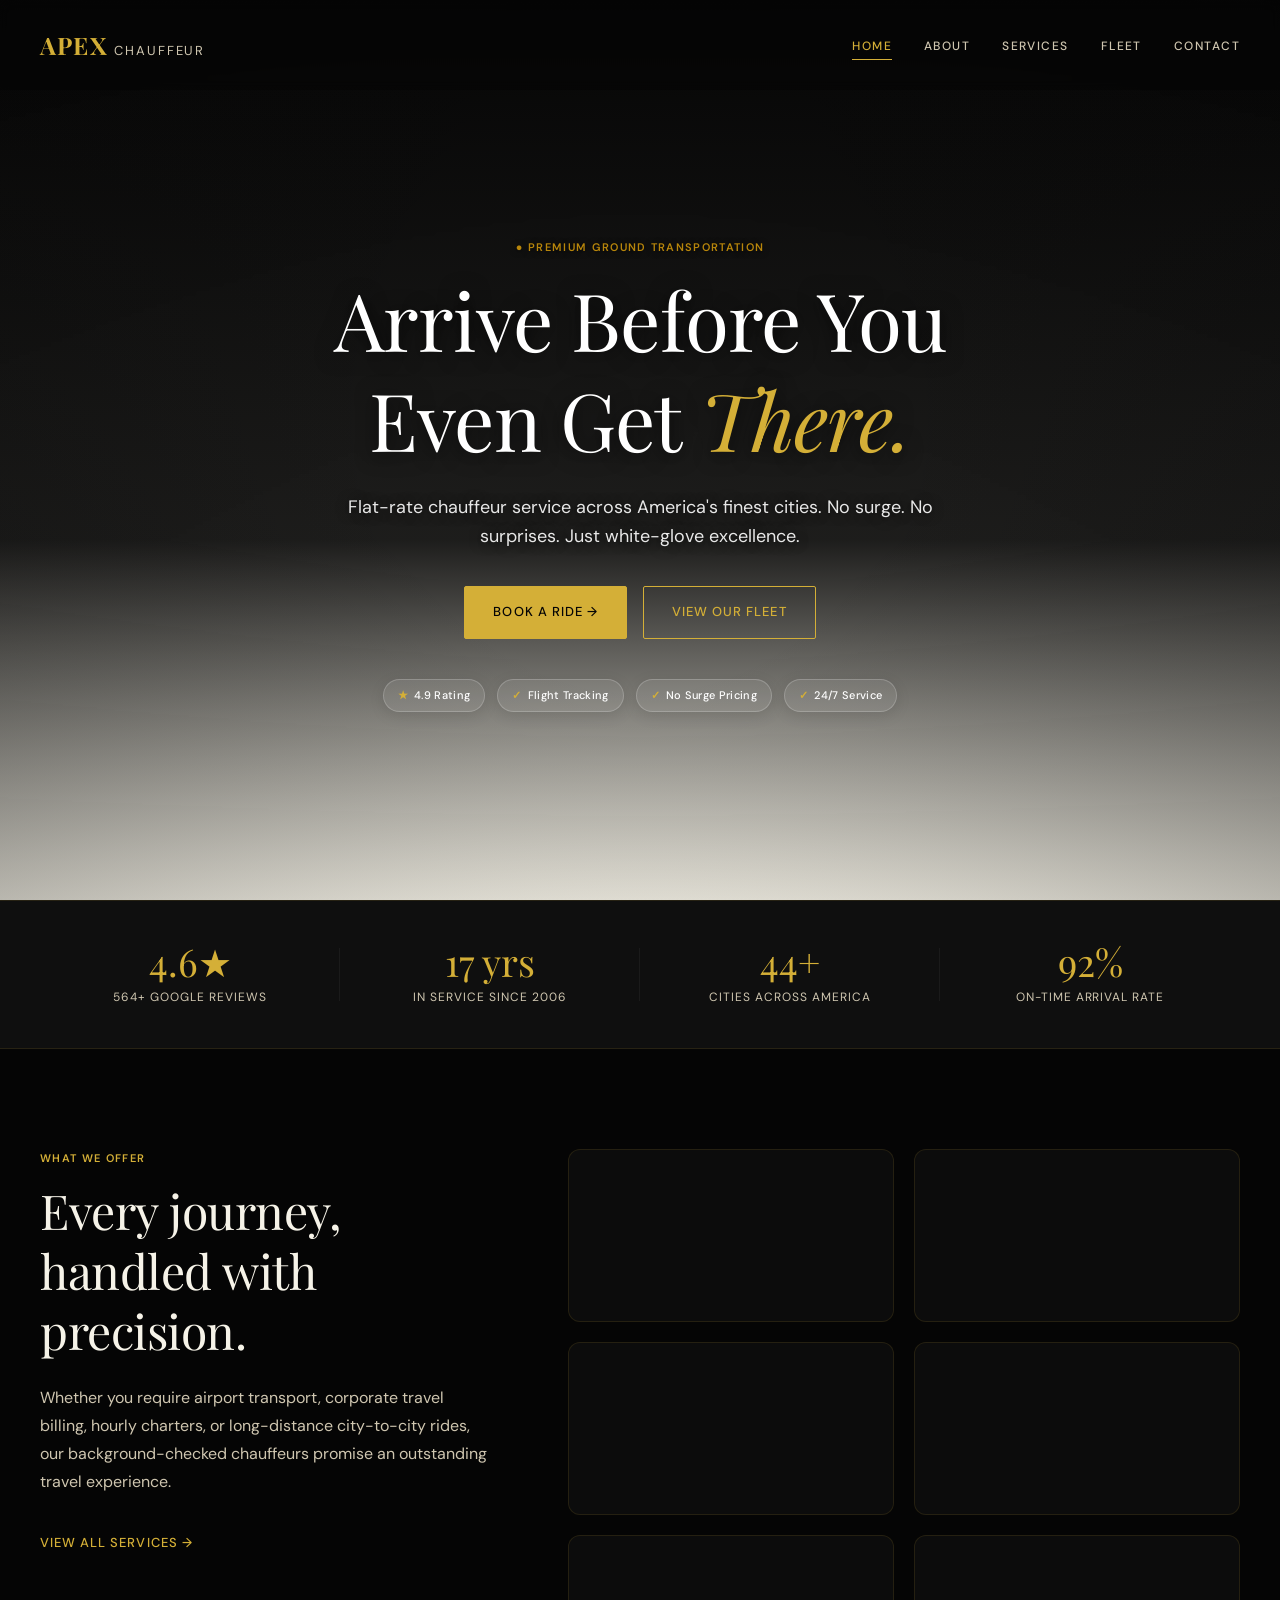
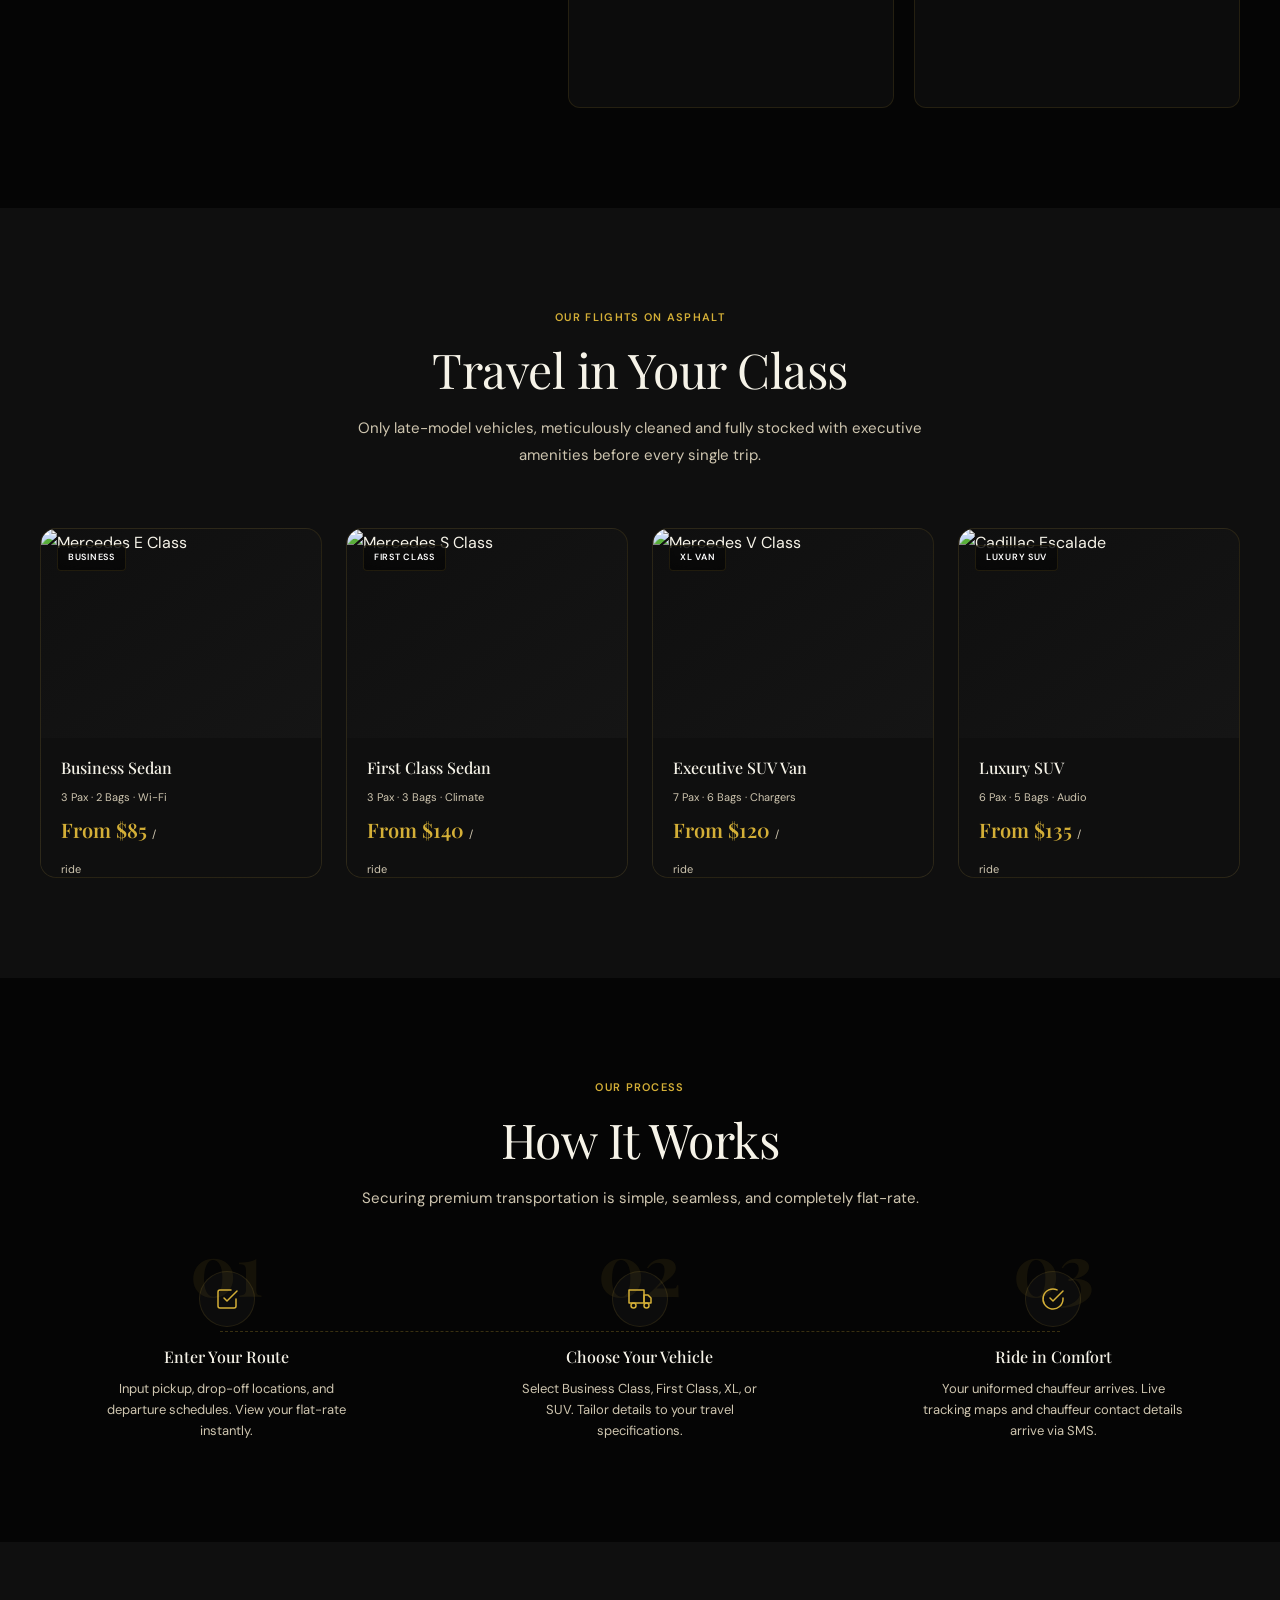
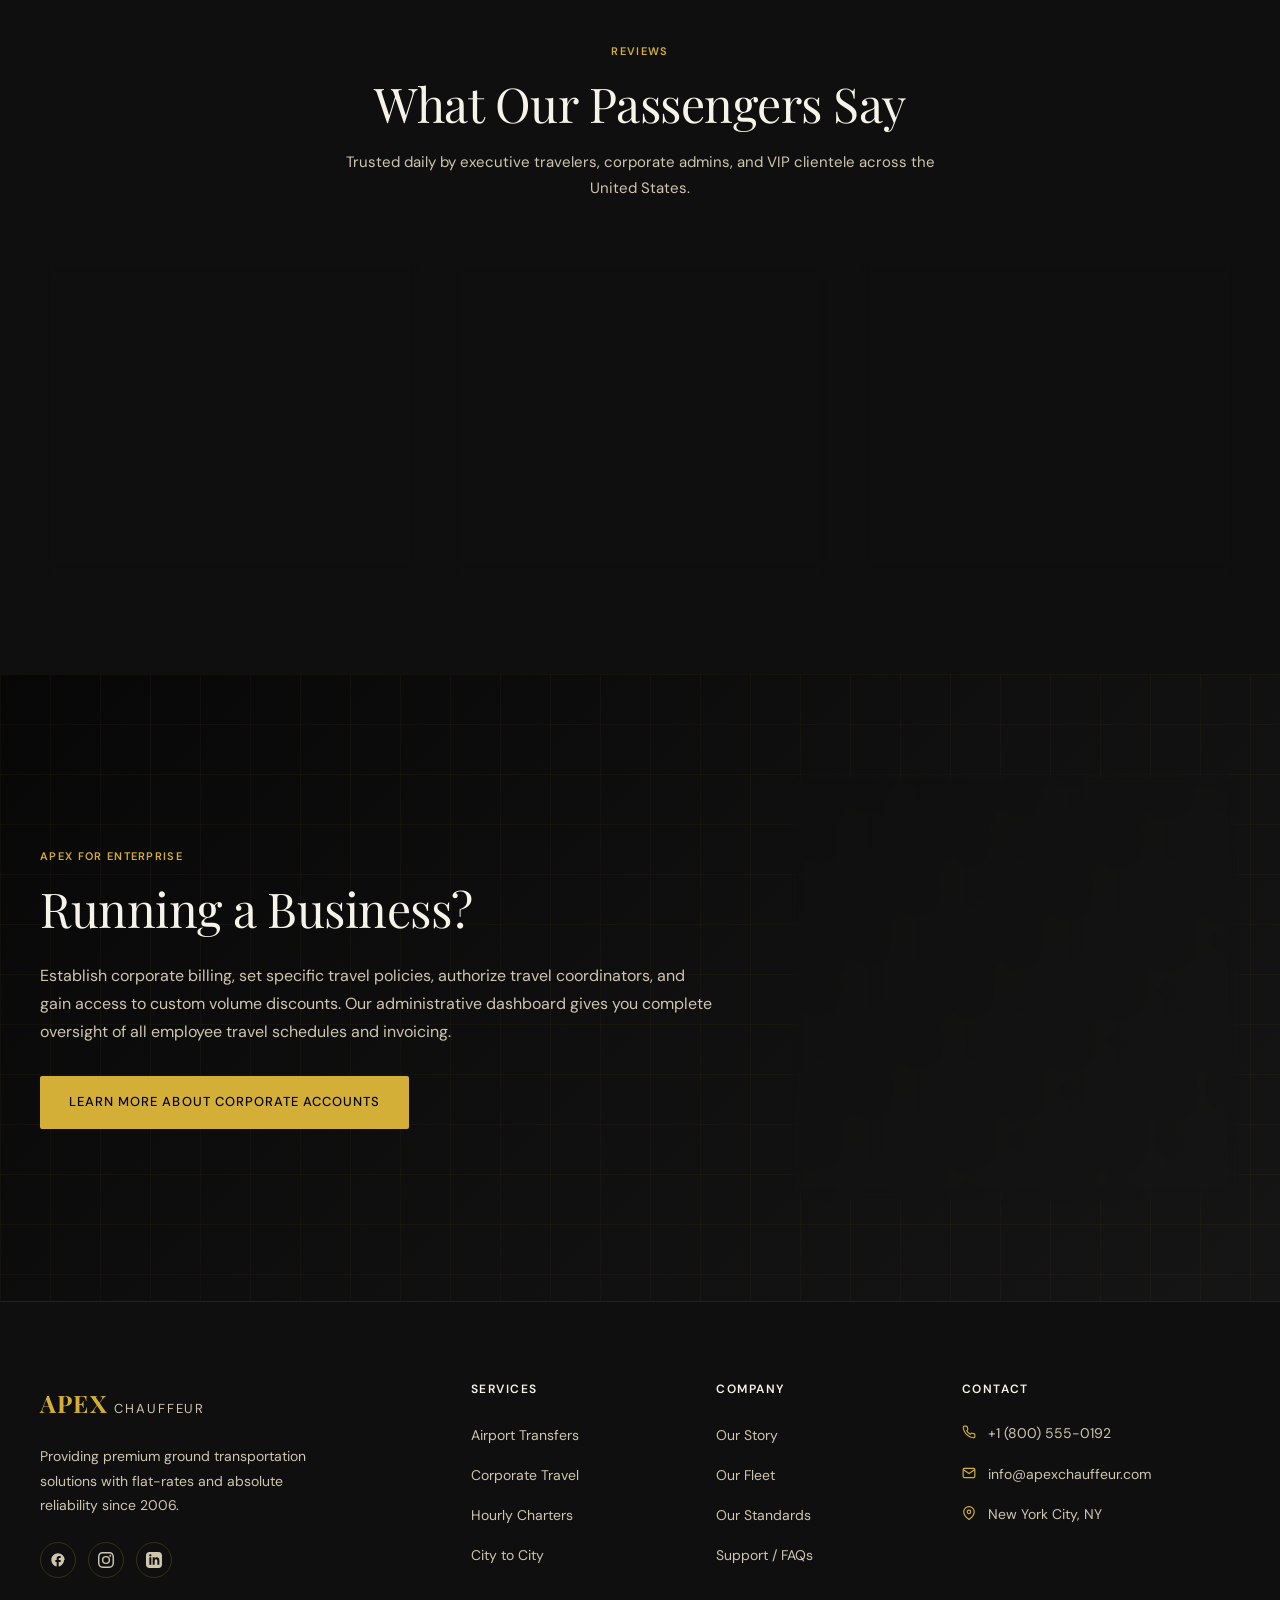
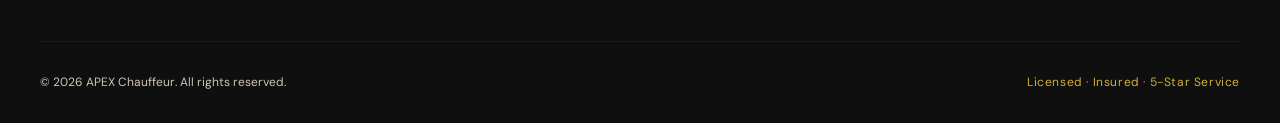
==== commit d7028bb6: "Updated website theme" ====
--- a/index.html
+++ b/index.html
@@ -6,7 +6,7 @@
   <meta name="apple-mobile-web-app-capable" content="yes">
   <meta name="apple-mobile-web-app-status-bar-style" content="black-translucent">
   <meta name="apple-mobile-web-app-title" content="APEX Chauffeur">
-  <meta name="theme-color" content="#0F172A">
+  <meta name="theme-color" content="#050505">
   <meta name="description" content="APEX Chauffeur provides flat-rate luxury chauffeur services across America's finest cities. No surge. No surprises. Safe, white-glove executive transport.">
   <meta property="og:title" content="Apex Chauffeur | Premium Ground Transportation USA">
   <meta property="og:description" content="Flat-rate chauffeur service across America's finest cities. No surge. No surprises. Just white-glove excellence.">
--- a/css/style.css
+++ b/css/style.css
@@ -4,31 +4,31 @@
    DESIGN TOKENS & ROOT VARIABLES
    ========================================== */
 :root {
-  /* Light Soft Color System */
-  --navy-deep:     #F4F7FA;   /* Soft, cool off-white background */
-  --navy-mid:      #FFFFFF;   /* Pure white for cards, panels */
-  --navy-light:    #E2E8F0;   /* Light borders, dividers */
-  --ice-blue:      #3B5970;   /* Primary accent — rich steel blue */
-  --silver-mist:   #6C8EBF;   /* Secondary accent — soft muted blue */
-  --white-pure:    #0F172A;   /* Primary dark text (slate-900) */
-  --white-muted:   #475569;   /* Body text, subtitles (slate-600) */
-  --glass-bg:      rgba(255, 255, 255, 0.75); /* Light glassmorphism */
-  --glass-border:  rgba(59, 89, 112, 0.12);   /* Light glass borders */
-  
+  /* Black & Golden Theme */
+  --navy-deep:     #050505;   /* Primary page background (very dark) */
+  --navy-mid:      #0f0f0f;   /* Panels, cards */
+  --navy-light:    #1a1a1a;   /* Borders, dividers */
+  --ice-blue:      #D4AF37;   /* Primary accent (gold) */
+  --silver-mist:   #B8860B;   /* Deeper gold for accents */
+  --white-pure:    #F6F3E8;   /* Light ivory text */
+  --white-muted:   #CFC6B0;   /* Muted text */
+  --glass-bg:      rgba(255, 255, 255, 0.03); /* Dark glassmorphism */
+  --glass-border:  rgba(212, 175, 55, 0.12);   /* Gold-tinted borders */
+
   /* Gradients */
-  --gradient-hero: linear-gradient(135deg, #F4F7FA 0%, #E2E8F0 50%, #EDF2F7 100%);
-  --gradient-card: linear-gradient(145deg, #FFFFFF 0%, #F8FAFC 100%);
+  --gradient-hero: linear-gradient(135deg, #070707 0%, #0f0f0f 50%, #151515 100%);
+  --gradient-card: linear-gradient(145deg, #0f0f0f 0%, #171717 100%);
   --gradient-accent: linear-gradient(90deg, var(--ice-blue), var(--silver-mist));
-  
+
   /* Shadows */
-  --shadow-3d:     0 20px 50px rgba(59, 89, 112, 0.08), 0 4px 15px rgba(0, 0, 0, 0.02);
-  --shadow-hover:  0 30px 60px rgba(59, 89, 112, 0.16), 0 8px 30px rgba(59, 89, 112, 0.06);
-  --shadow-text:   0 1px 3px rgba(255, 255, 255, 0.8);
-  
+  --shadow-3d:     0 18px 40px rgba(0, 0, 0, 0.6), 0 4px 15px rgba(0, 0, 0, 0.4);
+  --shadow-hover:  0 20px 50px rgba(0, 0, 0, 0.7), 0 8px 30px rgba(212, 175, 55, 0.06);
+  --shadow-text:   0 1px 2px rgba(0, 0, 0, 0.6);
+
   /* Fonts */
   --font-display:  'Playfair Display', serif;
   --font-body:     'DM Sans', sans-serif;
-  
+
   /* Transitions */
   --transition-smooth: all 0.4s cubic-bezier(0.25, 0.8, 0.25, 1);
   --transition-fast: all 0.2s ease;
@@ -63,7 +63,7 @@
   width: 10px;
 }
 ::-webkit-scrollbar-track {
-  background: var(--navy-deep);
+  background: var(--navy-mid);
 }
 ::-webkit-scrollbar-thumb {
   background: var(--navy-light);
@@ -107,6 +107,19 @@
   color: inherit;
   text-decoration: none;
   transition: var(--transition-fast);
+}
+
+/* Links & accents */
+a.link-gold,
+a {
+  color: var(--ice-blue);
+}
+
+a:hover,
+a:focus {
+  color: var(--silver-mist);
+  text-decoration: underline;
+  text-decoration-color: rgba(212,175,55,0.18);
 }
 
 /* Eyebrows & Labels */
@@ -178,7 +191,7 @@
 
 .btn-primary:hover {
   background-color: var(--white-pure);
-  box-shadow: 0 5px 15px rgba(168, 197, 218, 0.4);
+  box-shadow: 0 8px 24px rgba(212,175,55,0.12);
 }
 
 .btn-secondary {
@@ -190,12 +203,12 @@
 .btn-secondary:hover {
   background-color: var(--ice-blue);
   color: var(--navy-deep);
-  box-shadow: 0 5px 15px rgba(168, 197, 218, 0.3);
+  box-shadow: 0 6px 18px rgba(212,175,55,0.14);
 }
 
 .btn-ghost {
   background-color: transparent;
-  border-color: rgba(168, 197, 218, 0.3);
+  border-color: rgba(212, 175, 55, 0.3);
   color: var(--white-pure);
 }
 
@@ -210,17 +223,62 @@
 
 /* Glassmorphism Panel */
 .glass-panel {
-  background: var(--glass-bg);
-  backdrop-filter: blur(20px);
-  -webkit-backdrop-filter: blur(20px);
+  background: linear-gradient(180deg, rgba(255,255,255,0.02), rgba(212,175,55,0.02));
+  backdrop-filter: blur(6px);
+  -webkit-backdrop-filter: blur(6px);
   border: 1px solid var(--glass-border);
   box-shadow: var(--shadow-3d);
   transition: var(--transition-smooth);
 }
 
+/* Cards */
+.card {
+  background: var(--gradient-card);
+  border: 1px solid var(--navy-light);
+  padding: 20px;
+  border-radius: 6px;
+  box-shadow: var(--shadow-3d);
+}
+
+/* Forms */
+input[type="text"],
+input[type="email"],
+textarea,
+select {
+  background: transparent;
+  border: 1px solid var(--navy-light);
+  color: var(--white-pure);
+  padding: 10px 12px;
+  border-radius: 4px;
+}
+
+input::placeholder, textarea::placeholder {
+  color: var(--white-muted);
+}
+
+/* Tables */
+table {
+  width: 100%;
+  border-collapse: collapse;
+}
+
+table thead th {
+  text-align: left;
+  padding: 10px;
+  background: transparent;
+  color: var(--white-pure);
+  border-bottom: 1px solid var(--navy-light);
+}
+
+table tbody td {
+  padding: 12px 10px;
+  color: var(--white-muted);
+  border-bottom: 1px solid rgba(255,255,255,0.02);
+}
+
 .glass-panel:hover {
   box-shadow: var(--shadow-hover);
-  border-color: rgba(168, 197, 218, 0.25);
+  border-color: rgba(212,175,55,0.22);
 }
 
 /* Stretched link pattern for cards */
@@ -243,9 +301,9 @@
   left: 0;
   width: 100%;
   z-index: 1000;
-  background-color: rgba(244, 247, 250, 0.92);
-  backdrop-filter: blur(20px);
-  -webkit-backdrop-filter: blur(20px);
+  background-color: rgba(5,5,5,0.6);
+  backdrop-filter: blur(6px);
+  -webkit-backdrop-filter: blur(6px);
   height: 90px;
   display: flex;
   align-items: center;
@@ -254,7 +312,7 @@
 
 .navbar.scrolled {
   height: 75px;
-  border-bottom: 1px solid rgba(168, 197, 218, 0.12);
+  border-bottom: 1px solid rgba(212, 175, 55, 0.12);
 }
 
 .navbar .container {
@@ -338,7 +396,7 @@
 .nav-cta:hover {
   background-color: var(--ice-blue);
   color: var(--navy-deep);
-  box-shadow: 0 4px 15px rgba(168, 197, 218, 0.3);
+  box-shadow: 0 8px 22px rgba(212,175,55,0.14);
 }
 
 /* Mobile Menu Toggle button */
@@ -452,7 +510,7 @@
    FOOTER (ALL PAGES)
    ========================================== */
 .footer {
-  background-color: #E2E8F0;
+  background-color: var(--navy-mid);
   border-top: 1px solid var(--glass-border);
   padding: 80px 0 30px;
 }
@@ -482,7 +540,7 @@
 .social-icon {
   width: 36px;
   height: 36px;
-  border: 1px solid rgba(168, 197, 218, 0.2);
+  border: 1px solid rgba(212, 175, 55, 0.2);
   border-radius: 50%;
   color: var(--white-muted);
   font-size: 14px;
@@ -495,7 +553,7 @@
 .social-icon:hover {
   border-color: var(--ice-blue);
   color: var(--ice-blue);
-  background-color: rgba(168, 197, 218, 0.05);
+  background-color: rgba(212, 175, 55, 0.05);
   transform: translateY(-3px);
 }
 
@@ -547,7 +605,7 @@
 }
 
 .footer-bottom {
-  border-top: 1px solid rgba(168, 197, 218, 0.08);
+  border-top: 1px solid rgba(212, 175, 55, 0.08);
   padding-top: 30px;
   display: flex;
   justify-content: space-between;
@@ -641,8 +699,8 @@
   left: 0;
   width: 100%;
   height: 100%;
-  background: radial-gradient(circle at center, transparent 30%, rgba(13, 27, 42, 0.25) 100%), 
-              linear-gradient(180deg, rgba(13, 27, 42, 0.6) 0%, rgba(244, 247, 250, 0.1) 60%, rgba(244, 247, 250, 1) 100%);
+  background: radial-gradient(circle at center, transparent 30%, rgba(5, 5, 5, 0.25) 100%), 
+              linear-gradient(180deg, rgba(5, 5, 5, 0.6) 0%, rgba(246, 243, 232, 0.1) 60%, rgba(246, 243, 232, 1) 100%);
   z-index: 1;
   pointer-events: none;
 }
@@ -777,7 +835,7 @@
 
 .booking-card:hover {
   transform: rotateY(0deg) translateY(-2px);
-  border-color: rgba(168, 197, 218, 0.25);
+  border-color: rgba(212, 175, 55, 0.25);
   box-shadow: var(--shadow-hover);
 }
 
@@ -826,7 +884,7 @@
 
 .form-control:focus {
   border-color: var(--ice-blue);
-  box-shadow: 0 0 0 3px rgba(168, 197, 218, 0.15);
+  box-shadow: 0 0 0 3px rgba(212, 175, 55, 0.15);
   background: rgba(255, 255, 255, 0.06);
 }
 
@@ -861,7 +919,7 @@
   border-radius: 20px;
   position: relative;
   transition: var(--transition-fast);
-  border: 1px solid rgba(168, 197, 218, 0.15);
+  border: 1px solid rgba(212, 175, 55, 0.15);
 }
 
 .checkmark::after {
@@ -902,9 +960,9 @@
   justify-content: space-between;
   align-items: center;
   padding: 14px 16px;
-  background: rgba(168, 197, 218, 0.06);
+  background: rgba(212, 175, 55, 0.06);
   border-radius: 6px;
-  border: 1px dashed rgba(168, 197, 218, 0.25);
+  border: 1px dashed rgba(212, 175, 55, 0.25);
   margin-top: 8px;
 }
 
@@ -1041,7 +1099,7 @@
 
 .service-card:hover {
   transform: translateY(-5px);
-  border-color: rgba(168, 197, 218, 0.35);
+  border-color: rgba(212, 175, 55, 0.35);
   box-shadow: var(--shadow-hover);
 }
 
@@ -1065,7 +1123,7 @@
 
 /* Fleet Teaser */
 .fleet-teaser-section {
-  background-color: #EAEFF4;
+  background-color: var(--navy-mid);
   position: relative;
 }
 
@@ -1118,7 +1176,7 @@
   position: absolute;
   top: 16px;
   left: 16px;
-  background: rgba(13, 27, 42, 0.7);
+  background: rgba(5, 5, 5, 0.7);
   backdrop-filter: blur(10px);
   border: 1px solid var(--glass-border);
   padding: 4px 10px;
@@ -1204,7 +1262,7 @@
   left: 15%;
   right: 15%;
   height: 1px;
-  border-top: 1px dashed rgba(168, 197, 218, 0.25);
+  border-top: 1px dashed rgba(212, 175, 55, 0.25);
   z-index: 1;
 }
 
@@ -1221,7 +1279,7 @@
   transform: translateX(-50%);
   font-family: var(--font-display);
   font-size: 72px;
-  color: rgba(168, 197, 218, 0.08);
+  color: rgba(212, 175, 55, 0.08);
   font-weight: 700;
   line-height: 1;
   user-select: none;
@@ -1257,7 +1315,7 @@
 
 /* Testimonials */
 .testimonials-section {
-  background-color: #EAEFF4;
+  background-color: var(--navy-mid);
 }
 
 .testimonials-grid {
@@ -1300,7 +1358,7 @@
   display: flex;
   align-items: center;
   gap: 16px;
-  border-top: 1px solid rgba(168, 197, 218, 0.1);
+  border-top: 1px solid rgba(212, 175, 55, 0.1);
   padding-top: 20px;
 }
 
@@ -1309,7 +1367,7 @@
   height: 44px;
   border-radius: 50%;
   background-color: var(--navy-light);
-  border: 1px solid rgba(168, 197, 218, 0.3);
+  border: 1px solid rgba(212, 175, 55, 0.3);
   font-family: var(--font-body);
   font-size: 14px;
   font-weight: 600;
@@ -1381,8 +1439,8 @@
   width: 100%;
   height: 100%;
   background-image: 
-    linear-gradient(rgba(168, 197, 218, 0.04) 1px, transparent 1px),
-    linear-gradient(90deg, rgba(168, 197, 218, 0.04) 1px, transparent 1px);
+    linear-gradient(rgba(212, 175, 55, 0.04) 1px, transparent 1px),
+    linear-gradient(90deg, rgba(212, 175, 55, 0.04) 1px, transparent 1px);
   background-size: 50px 50px;
   pointer-events: none;
 }
@@ -1406,8 +1464,8 @@
   left: 0;
   width: 100%;
   height: 100%;
-  background: radial-gradient(circle at center, transparent 35%, rgba(13, 27, 42, 0.25) 100%),
-              linear-gradient(180deg, rgba(13, 27, 42, 0.6) 0%, rgba(244, 247, 250, 0.1) 60%, rgba(244, 247, 250, 1) 100%);
+  background: radial-gradient(circle at center, transparent 35%, rgba(5, 5, 5, 0.25) 100%),
+              linear-gradient(180deg, rgba(5, 5, 5, 0.6) 0%, rgba(246, 243, 232, 0.1) 60%, rgba(246, 243, 232, 1) 100%);
   z-index: 1;
   pointer-events: none;
 }
@@ -1531,7 +1589,7 @@
 
 .chauffeur-card:hover {
   transform: translateY(-5px);
-  border-color: rgba(168, 197, 218, 0.35);
+  border-color: rgba(212, 175, 55, 0.35);
   box-shadow: var(--shadow-hover);
 }
 
@@ -1610,7 +1668,7 @@
   right: -30px;
   height: 80%;
   width: 1px;
-  background-color: rgba(168, 197, 218, 0.1);
+  background-color: rgba(212, 175, 55, 0.1);
 }
 
 .value-icon {
@@ -1649,8 +1707,8 @@
   left: 0;
   width: 100%;
   height: 100%;
-  background: radial-gradient(circle at center, transparent 35%, rgba(13, 27, 42, 0.25) 100%),
-              linear-gradient(180deg, rgba(13, 27, 42, 0.6) 0%, rgba(244, 247, 250, 0.1) 60%, rgba(244, 247, 250, 1) 100%);
+  background: radial-gradient(circle at center, transparent 35%, rgba(5, 5, 5, 0.25) 100%),
+              linear-gradient(180deg, rgba(5, 5, 5, 0.6) 0%, rgba(246, 243, 232, 0.1) 60%, rgba(246, 243, 232, 1) 100%);
   z-index: 1;
   pointer-events: none;
 }
@@ -1667,7 +1725,7 @@
 }
 
 .service-block-section:nth-child(even) {
-  background-color: #EAEFF4;
+  background-color: var(--navy-mid);
 }
 
 .service-block-grid {
@@ -1742,16 +1800,16 @@
 }
 
 .pricing-card.popular {
-  border: 1px solid #c5a880; /* Subtle gold ring border */
+  border: 1px solid var(--silver-mist); /* Subtle gold ring border */
   transform: translateY(-8px);
-  box-shadow: 0 30px 70px rgba(0, 0, 0, 0.6), 0 8px 30px rgba(197, 168, 128, 0.1);
+  box-shadow: 0 30px 70px rgba(0, 0, 0, 0.6), 0 8px 30px rgba(212, 175, 55, 0.1);
 }
 
 .pricing-badge {
   position: absolute;
   top: 20px;
   right: 20px;
-  background-color: #c5a880; /* Gold */
+  background-color: var(--silver-mist); /* Gold */
   color: var(--navy-deep);
   padding: 4px 12px;
   border-radius: 20px;
@@ -1776,7 +1834,7 @@
 }
 
 .pricing-card.popular .pricing-title {
-  color: #c5a880;
+  color: var(--silver-mist);
 }
 
 .pricing-price {
@@ -1830,8 +1888,8 @@
   left: 0;
   width: 100%;
   height: 100%;
-  background: radial-gradient(circle at center, transparent 35%, rgba(13, 27, 42, 0.25) 100%),
-              linear-gradient(180deg, rgba(13, 27, 42, 0.6) 0%, rgba(244, 247, 250, 0.1) 60%, rgba(244, 247, 250, 1) 100%);
+  background: radial-gradient(circle at center, transparent 35%, rgba(5, 5, 5, 0.25) 100%),
+              linear-gradient(180deg, rgba(5, 5, 5, 0.6) 0%, rgba(246, 243, 232, 0.1) 60%, rgba(246, 243, 232, 1) 100%);
   z-index: 1;
   pointer-events: none;
 }
@@ -1864,7 +1922,7 @@
 }
 
 .fleet-card-detailed:hover {
-  border-color: rgba(168, 197, 218, 0.3);
+  border-color: rgba(212, 175, 55, 0.3);
   box-shadow: var(--shadow-hover);
 }
 
@@ -1902,7 +1960,7 @@
   position: absolute;
   top: 20px;
   left: 20px;
-  background: rgba(13, 27, 42, 0.8);
+  background: rgba(5, 5, 5, 0.8);
   backdrop-filter: blur(10px);
   border: 1px solid var(--glass-border);
   padding: 6px 12px;
@@ -1919,7 +1977,7 @@
   position: absolute;
   top: 20px;
   right: 20px;
-  background: rgba(13, 27, 42, 0.8);
+  background: rgba(5, 5, 5, 0.8);
   backdrop-filter: blur(10px);
   border: 1px solid var(--glass-border);
   padding: 6px 12px;
@@ -1953,8 +2011,8 @@
 .fleet-specs-row {
   display: flex;
   gap: 20px;
-  border-top: 1px solid rgba(168, 197, 218, 0.1);
-  border-bottom: 1px solid rgba(168, 197, 218, 0.1);
+  border-top: 1px solid rgba(212, 175, 55, 0.1);
+  border-bottom: 1px solid rgba(212, 175, 55, 0.1);
   padding: 16px 0;
 }
 
@@ -1977,8 +2035,8 @@
 }
 
 .amenity-pill {
-  background: rgba(168, 197, 218, 0.08);
-  border: 1px solid rgba(168, 197, 218, 0.15);
+  background: rgba(212, 175, 55, 0.08);
+  border: 1px solid rgba(212, 175, 55, 0.15);
   font-size: 10px;
   padding: 4px 10px;
   border-radius: 20px;
@@ -2066,8 +2124,8 @@
   left: 0;
   width: 100%;
   height: 100%;
-  background: radial-gradient(circle at center, transparent 35%, rgba(13, 27, 42, 0.25) 100%),
-              linear-gradient(180deg, rgba(13, 27, 42, 0.6) 0%, rgba(244, 247, 250, 0.1) 60%, rgba(244, 247, 250, 1) 100%);
+  background: radial-gradient(circle at center, transparent 35%, rgba(5, 5, 5, 0.25) 100%),
+              linear-gradient(180deg, rgba(5, 5, 5, 0.6) 0%, rgba(246, 243, 232, 0.1) 60%, rgba(246, 243, 232, 1) 100%);
   z-index: 1;
   pointer-events: none;
 }
@@ -2117,8 +2175,8 @@
   width: 48px;
   height: 48px;
   border-radius: 50%;
-  background: rgba(168, 197, 218, 0.08);
-  border: 1px solid rgba(168, 197, 218, 0.15);
+  background: rgba(212, 175, 55, 0.08);
+  border: 1px solid rgba(212, 175, 55, 0.15);
   color: var(--ice-blue);
   flex-shrink: 0;
   display: flex;
@@ -2142,8 +2200,8 @@
 
 .whatsapp-chat-box {
   padding: 24px 0;
-  border-top: 1px solid rgba(168, 197, 218, 0.1);
-  border-bottom: 1px solid rgba(168, 197, 218, 0.1);
+  border-top: 1px solid rgba(212, 175, 55, 0.1);
+  border-bottom: 1px solid rgba(212, 175, 55, 0.1);
   margin-bottom: 30px;
 }
 
@@ -2153,14 +2211,14 @@
 }
 
 .btn-whatsapp {
-  background-color: #25D366;
-  color: #fff;
+  background-color: var(--ice-blue);
+  color: var(--navy-deep);
   border: none;
 }
 
 .btn-whatsapp:hover {
-  background-color: #128C7E;
-  box-shadow: 0 4px 15px rgba(37, 211, 102, 0.3);
+  background-color: var(--silver-mist);
+  box-shadow: 0 4px 15px rgba(212,175,55,0.12);
 }
 
 .map-container {
@@ -2179,7 +2237,7 @@
 
 /* FAQ Accordion */
 .faq-section {
-  background-color: #EAEFF4;
+  background-color: var(--navy-mid);
 }
 
 .faq-container {
@@ -3218,17 +3276,17 @@
    ========================================== */
 .hero-section h1, .about-hero h1, .services-hero h1, .fleet-hero h1, .contact-hero h1 {
   color: #FFFFFF !important;
-  text-shadow: 0 2px 20px rgba(13, 27, 42, 0.7);
+  text-shadow: 0 2px 20px rgba(0, 0, 0, 0.7);
 }
 
 .hero-section p, .about-hero p, .services-hero p, .fleet-hero p, .contact-hero p {
   color: rgba(255, 255, 255, 0.9) !important;
-  text-shadow: 0 1px 12px rgba(13, 27, 42, 0.6);
+  text-shadow: 0 1px 12px rgba(0, 0, 0, 0.6);
 }
 
 .hero-section .eyebrow, .about-hero .eyebrow, .services-hero .eyebrow, .fleet-hero .eyebrow, .contact-hero .eyebrow {
-  color: #C8D8E8 !important; /* Silver mist */
-  text-shadow: 0 1px 6px rgba(13, 27, 42, 0.5);
+  color: var(--silver-mist) !important; /* Silver mist (golden tone) */
+  text-shadow: 0 1px 6px rgba(0, 0, 0, 0.5);
 }
 
 .hero-section .trust-badge, .about-hero .trust-badge {
@@ -3239,28 +3297,28 @@
 }
 
 .hero-section .trust-badge span, .about-hero .trust-badge span {
-  color: #A8C5DA !important; /* Cool ice blue */
+  color: var(--ice-blue) !important; /* Gold accent */
 }
 
 /* Hero buttons overrides */
 .hero-section .btn-primary, .about-hero .btn-primary, .services-hero .btn-primary, .fleet-hero .btn-primary, .contact-hero .btn-primary {
-  background-color: #A8C5DA !important; /* Cool ice blue for visibility */
-  color: #0D1B2A !important; /* Deep navy text */
-  border-color: #A8C5DA !important;
+  background-color: var(--ice-blue) !important; /* Gold accent for visibility */
+  color: var(--navy-deep) !important; /* Dark text */
+  border-color: var(--ice-blue) !important;
 }
 
 .hero-section .btn-primary:hover, .about-hero .btn-primary:hover, .services-hero .btn-primary:hover, .fleet-hero .btn-primary:hover, .contact-hero .btn-primary:hover {
-  background-color: #FFFFFF !important;
-  color: #0D1B2A !important;
-  box-shadow: 0 5px 15px rgba(255, 255, 255, 0.3) !important;
+  background-color: var(--white-pure) !important;
+  color: var(--navy-deep) !important;
+  box-shadow: 0 5px 15px rgba(255, 255, 255, 0.06) !important;
 }
 
 .hero-section .btn-secondary, .about-hero .btn-secondary, .services-hero .btn-secondary, .fleet-hero .btn-secondary, .contact-hero .btn-secondary {
-  border-color: #A8C5DA !important;
-  color: #A8C5DA !important;
+  border-color: var(--ice-blue) !important;
+  color: var(--ice-blue) !important;
 }
 
 .hero-section .btn-secondary:hover, .about-hero .btn-secondary:hover, .services-hero .btn-secondary:hover, .fleet-hero .btn-secondary:hover, .contact-hero .btn-secondary:hover {
-  background-color: #A8C5DA !important;
-  color: #0D1B2A !important;
-}
+  background-color: var(--ice-blue) !important;
+  color: var(--navy-deep) !important;
+}
